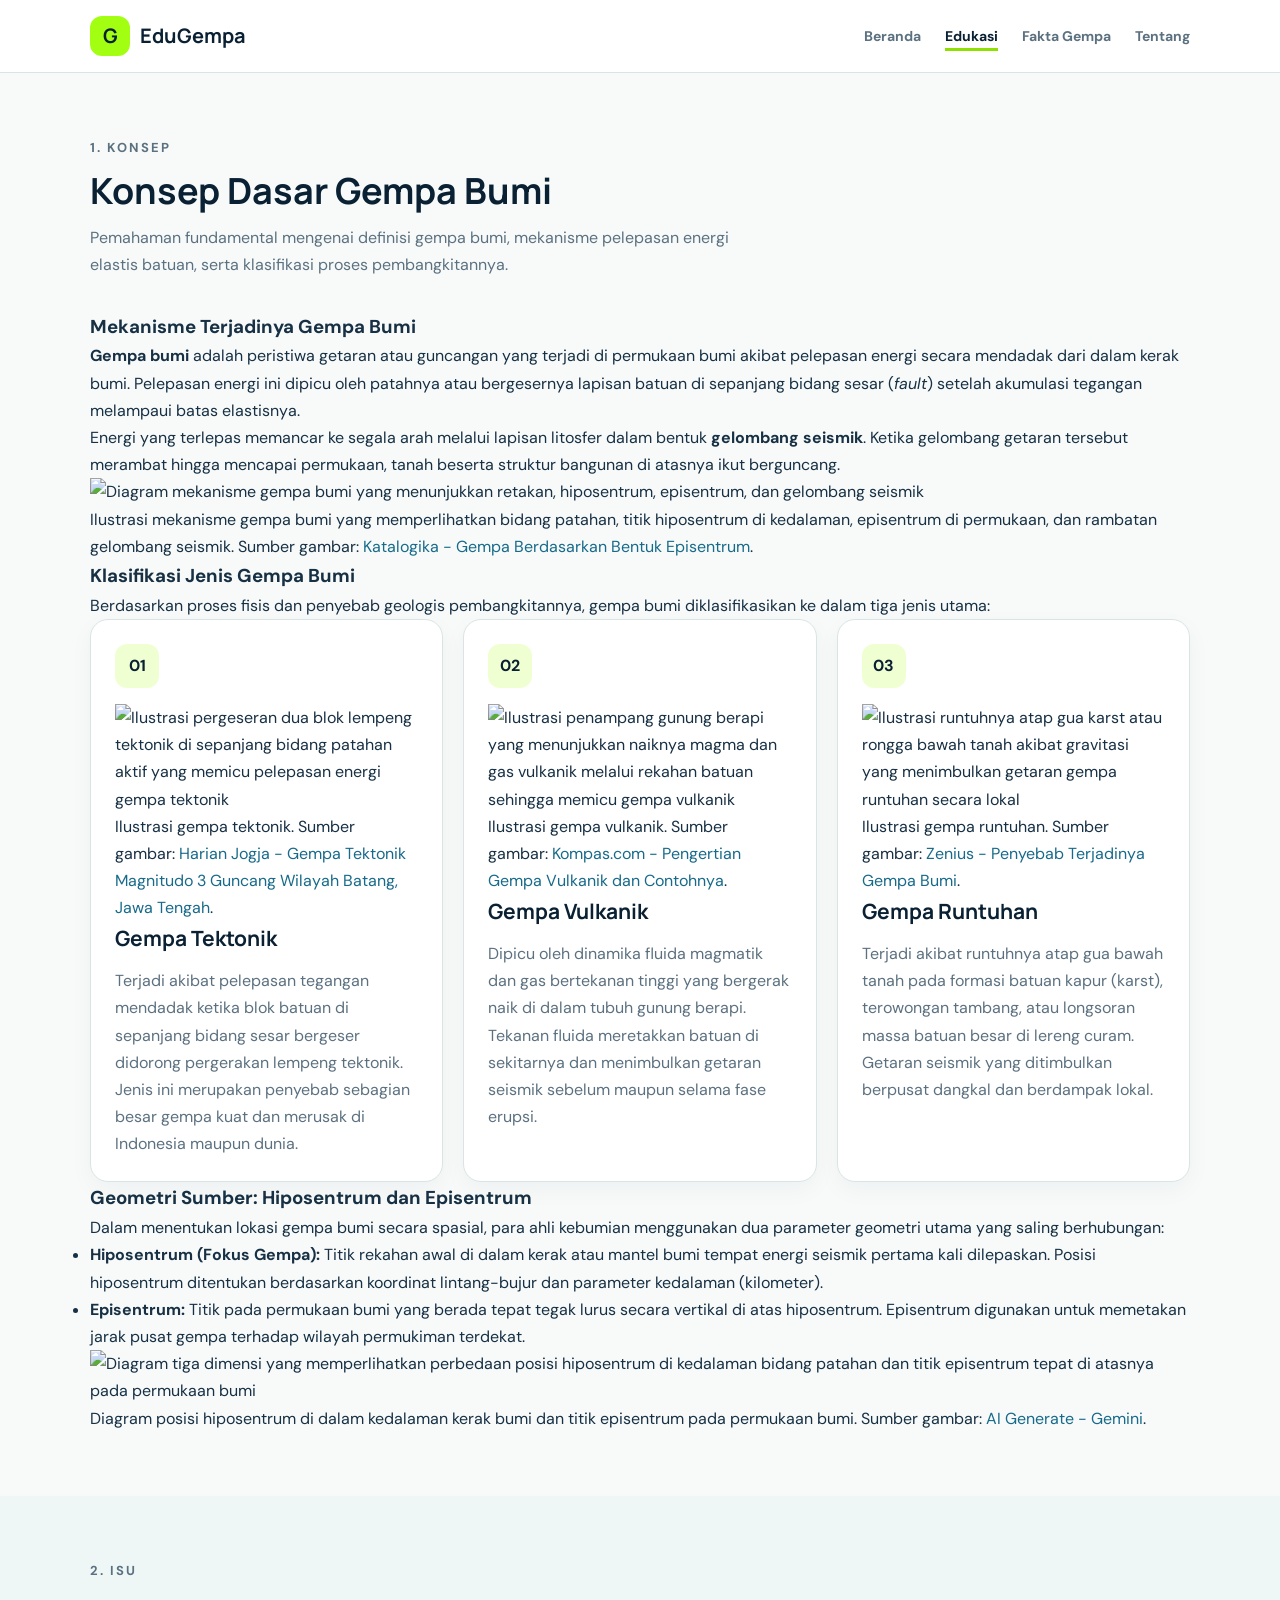
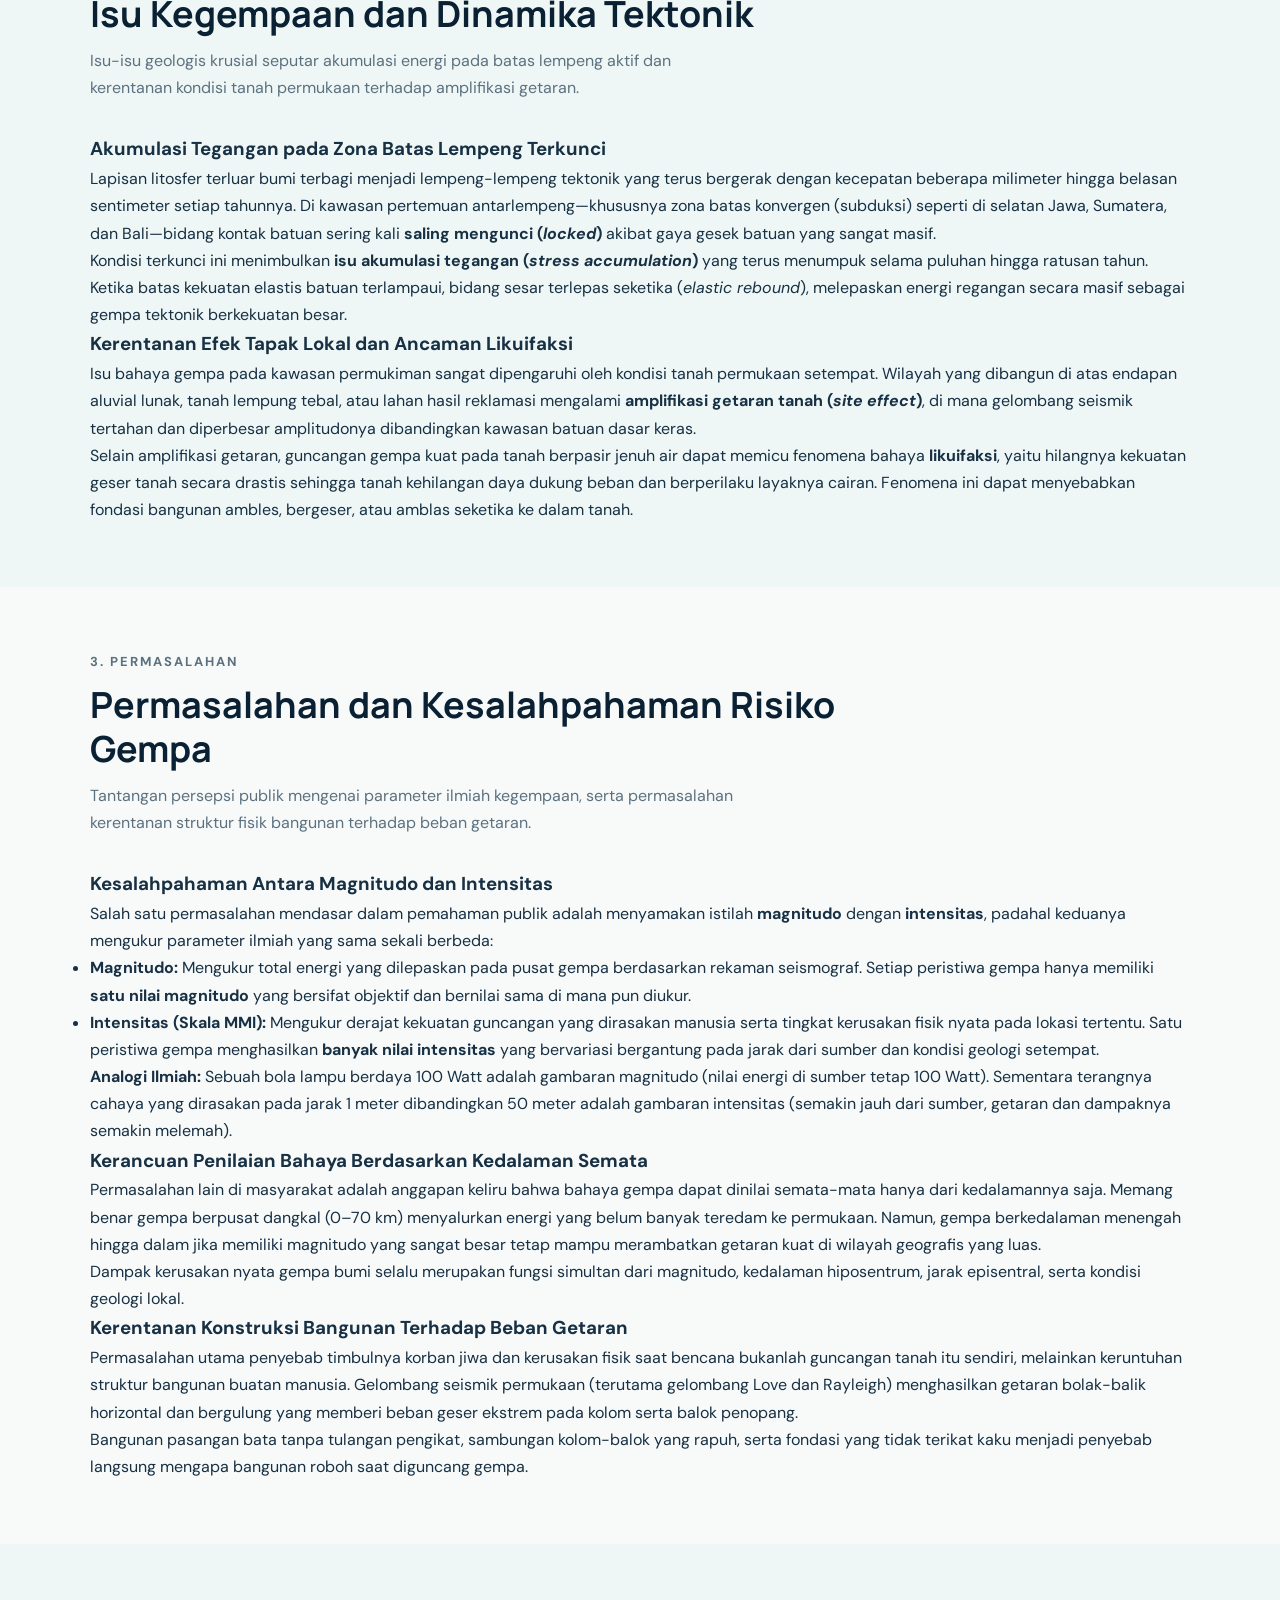
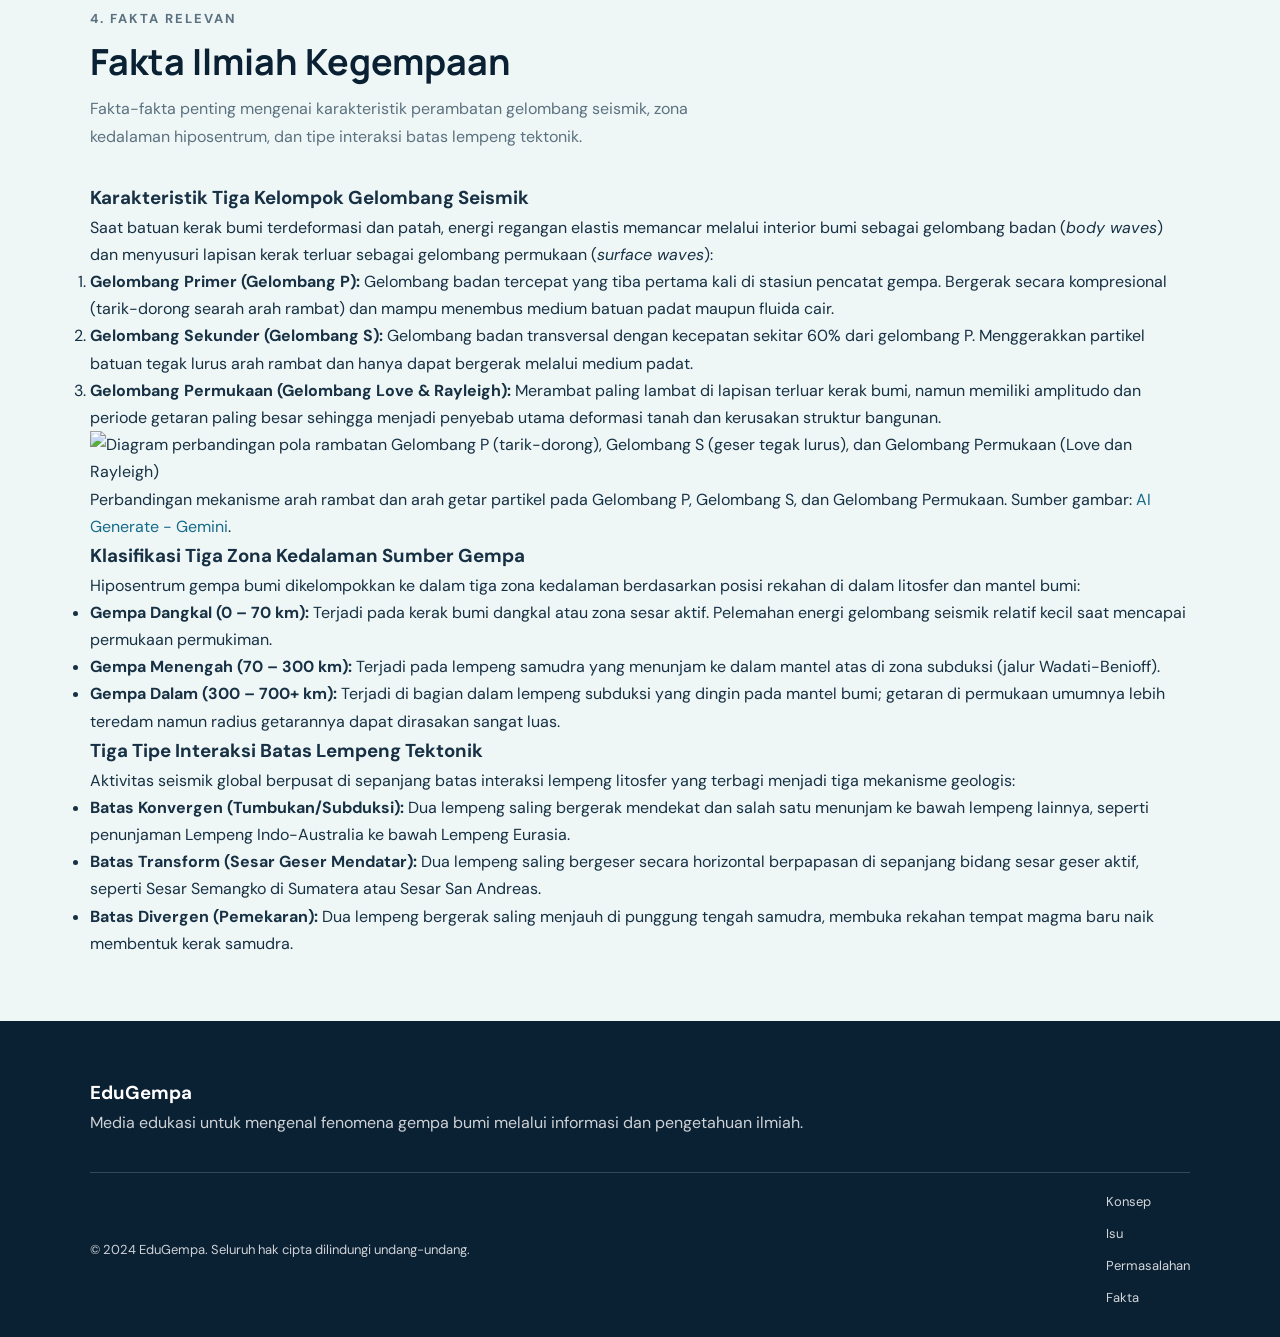
==== edukasi.html @ 7d1dba78 "Align education page with shared website layout - Align navbar and footer with the shared Siaga Gemp" ====
<!DOCTYPE html>
<html lang="id">
<head>
    <meta charset="UTF-8">
    <meta name="viewport" content="width=device-width, initial-scale=1.0">

    <title>Edukasi Gempa Bumi | EduGempa</title>

    <!-- CSS bersama tim: layout dasar style.css dipertahankan, penyesuaian dihimpun dengan skop .page-edukasi -->
    <link rel="stylesheet" href="style.css">

    <!-- Font dari Google Fonts -->
    <link rel="preconnect" href="https://fonts.googleapis.com">
    <link rel="preconnect" href="https://fonts.gstatic.com" crossorigin>
    <link href="https://fonts.googleapis.com/css2?family=DM+Sans:wght@400;500;700&family=Manrope:wght@400;500;700;800&display=swap" rel="stylesheet">
</head>

<body class="page-edukasi">

    <!-- NAVIGATION -->
    <header class="header">
        <nav class="navbar container" aria-label="Navigasi utama">

            <!-- Navigates to the homepage: index.html -->
            <a href="index.html" class="logo">
                <span class="logo-mark" aria-hidden="true">G</span>
                EduGempa
            </a>

            <button
                class="nav-toggle"
                type="button"
                aria-label="Buka menu navigasi"
                aria-controls="primary-navigation"
                aria-expanded="false"
            >
                <span aria-hidden="true">☰</span>
            </button>

            <ul class="nav-menu" id="primary-navigation">
                <!-- Navigation link: Home page (index.html) -->
                <li><a href="index.html">Beranda</a></li>
                <!-- Navigation link: Education page (current) -->
                <li><a href="edukasi.html" class="active" aria-current="page">Edukasi</a></li>
                <li><a href="fakta.html">Fakta Gempa</a></li>
                <li><a href="tentang.html">Tentang</a></li>
            </ul>

        </nav>
    </header>


    <!-- MAIN CONTENT -->
    <main>

        <!-- 1. KATEGORI: KONSEP -->
        <section class="section" id="konsep" aria-labelledby="heading-konsep">
            <div class="container">

                <div class="section-heading" id="pengertian">
                    <p class="section-label">1. KONSEP</p>
                    <h2 id="heading-konsep">Konsep Dasar Gempa Bumi</h2>

                    <p>
                        Pemahaman fundamental mengenai definisi gempa bumi, mekanisme pelepasan
                        energi elastis batuan, serta klasifikasi proses pembangkitannya.
                    </p>
                </div>

                <div class="article-content">

                    <h3>Mekanisme Terjadinya Gempa Bumi</h3>

                    <p>
                        <strong>Gempa bumi</strong> adalah peristiwa getaran atau guncangan yang terjadi di
                        permukaan bumi akibat pelepasan energi secara mendadak dari dalam kerak bumi.
                        Pelepasan energi ini dipicu oleh patahnya atau bergesernya lapisan batuan
                        di sepanjang bidang sesar (<em>fault</em>) setelah akumulasi tegangan melampaui batas elastisnya.
                    </p>

                    <p>
                        Energi yang terlepas memancar ke segala arah melalui lapisan litosfer dalam
                        bentuk <strong>gelombang seismik</strong>. Ketika gelombang getaran tersebut merambat hingga
                        mencapai permukaan, tanah beserta struktur bangunan di atasnya ikut berguncang.
                    </p>

                    <figure>
                        <img
                            src="assets/diagram-mekanisme-gempa.jpg"
                            alt="Diagram mekanisme gempa bumi yang menunjukkan retakan, hiposentrum, episentrum, dan gelombang seismik"
                            loading="lazy"
                        >

                        <figcaption>
                            Ilustrasi mekanisme gempa bumi yang memperlihatkan bidang patahan, titik hiposentrum di kedalaman, episentrum di permukaan, dan rambatan gelombang seismik.
                            <span class="image-source">
                                Sumber gambar:
                                <a
                                    href="https://www.katalogika.com/edukasi/pr-1441588390/gempa-berdasarkan-bentuk-episentrum"
                                    target="_blank"
                                    rel="noopener noreferrer"
                                >Katalogika - Gempa Berdasarkan Bentuk Episentrum</a>.
                            </span>
                        </figcaption>
                    </figure>

                    <h3>Klasifikasi Jenis Gempa Bumi</h3>

                    <p>
                        Berdasarkan proses fisis dan penyebab geologis pembangkitannya, gempa bumi
                        diklasifikasikan ke dalam tiga jenis utama:
                    </p>

                </div>

                <!-- KARTU JENIS GEMPA -->
                <div class="card-grid" id="penyebab">

                    <article class="info-card">
                        <div class="card-number">01</div>

                        <figure>
                            <img
                            src="assets/gempa-tektonik.jpg"
                            alt="Ilustrasi pergeseran dua blok lempeng tektonik di sepanjang bidang patahan aktif yang memicu pelepasan energi gempa tektonik"
                            loading="lazy"
                        >
                            <figcaption>
                                <span class="image-caption">Ilustrasi gempa tektonik.</span>
                                <span class="image-source">
                                    Sumber gambar:
                                    <a
                                        href="https://jogjapolitan.harianjogja.com/r-1181162/lagi-wilayah-batang-jateng-digoyang-gempa-tektonik-magnitudo-3-pagi-ini"
                                        target="_blank"
                                        rel="noopener noreferrer"
                                    >Harian Jogja - Gempa Tektonik Magnitudo 3 Guncang Wilayah Batang, Jawa Tengah</a>.
                                </span>
                            </figcaption>
                        </figure>

                        <h3>Gempa Tektonik</h3>

                        <p>
                            Terjadi akibat pelepasan tegangan mendadak ketika blok batuan di sepanjang
                            bidang sesar bergeser didorong pergerakan lempeng tektonik. Jenis ini merupakan
                            penyebab sebagian besar gempa kuat dan merusak di Indonesia maupun dunia.
                        </p>
                    </article>

                    <article class="info-card">
                        <div class="card-number">02</div>

                        <figure>
                            <img
                            src="assets/gempa-vulkanik.jpg"
                            alt="Ilustrasi penampang gunung berapi yang menunjukkan naiknya magma dan gas vulkanik melalui rekahan batuan sehingga memicu gempa vulkanik"
                            loading="lazy"
                        >
                            <figcaption>
                                <span class="image-caption">Ilustrasi gempa vulkanik.</span>
                                <span class="image-source">
                                    Sumber gambar:
                                    <a
                                        href="https://www.kompas.com/skola/read/2025/04/05/121000269/apa-yang-dimaksud-dengan-gempa-vulkanik-ini-contohnya-"
                                        target="_blank"
                                        rel="noopener noreferrer"
                                    >Kompas.com - Pengertian Gempa Vulkanik dan Contohnya</a>.
                                </span>
                            </figcaption>
                        </figure>

                        <h3>Gempa Vulkanik</h3>

                        <p>
                            Dipicu oleh dinamika fluida magmatik dan gas bertekanan tinggi yang bergerak
                            naik di dalam tubuh gunung berapi. Tekanan fluida meretakkan batuan di sekitarnya
                            dan menimbulkan getaran seismik sebelum maupun selama fase erupsi.
                        </p>
                    </article>

                    <article class="info-card">
                        <div class="card-number">03</div>

                        <figure>
                            <img
                            src="assets/gempa-runtuhan.jpg"
                            alt="Ilustrasi runtuhnya atap gua karst atau rongga bawah tanah akibat gravitasi yang menimbulkan getaran gempa runtuhan secara lokal"
                            loading="lazy"
                        >
                            <figcaption>
                                <span class="image-caption">Ilustrasi gempa runtuhan.</span>
                                <span class="image-source">
                                    Sumber gambar:
                                    <a
                                        href="https://www.zenius.net/blog/penyebab-terjadinya-gempa-bumi/"
                                        target="_blank"
                                        rel="noopener noreferrer"
                                    >Zenius - Penyebab Terjadinya Gempa Bumi</a>.
                                </span>
                            </figcaption>
                        </figure>

                        <h3>Gempa Runtuhan</h3>

                        <p>
                            Terjadi akibat runtuhnya atap gua bawah tanah pada formasi batuan kapur (karst),
                            terowongan tambang, atau longsoran massa batuan besar di lereng curam. Getaran
                            seismik yang ditimbulkan berpusat dangkal dan berdampak lokal.
                        </p>
                    </article>

                </div>

                <!-- KONSEP GEOMETRI SUMBER -->
                <div class="article-content">

                    <h3>Geometri Sumber: Hiposentrum dan Episentrum</h3>

                    <p>
                        Dalam menentukan lokasi gempa bumi secara spasial, para ahli kebumian menggunakan dua
                        parameter geometri utama yang saling berhubungan:
                    </p>

                    <ul>
                        <li>
                            <strong>Hiposentrum (Fokus Gempa):</strong> Titik rekahan awal di dalam kerak atau mantel
                            bumi tempat energi seismik pertama kali dilepaskan. Posisi hiposentrum ditentukan berdasarkan
                            koordinat lintang-bujur dan parameter kedalaman (kilometer).
                        </li>
                        <li>
                            <strong>Episentrum:</strong> Titik pada permukaan bumi yang berada tepat tegak lurus
                            secara vertikal di atas hiposentrum. Episentrum digunakan untuk memetakan jarak pusat
                            gempa terhadap wilayah permukiman terdekat.
                        </li>
                    </ul>

                    <figure>
                        <img
                            src="assets/diagram-hiposentrum-episentrum.jpg"
                            alt="Diagram tiga dimensi yang memperlihatkan perbedaan posisi hiposentrum di kedalaman bidang patahan dan titik episentrum tepat di atasnya pada permukaan bumi"
                            loading="lazy"
                        >

                        <figcaption>
                            Diagram posisi hiposentrum di dalam kedalaman kerak bumi dan titik episentrum pada permukaan bumi.
                            <span class="image-source">
                                Sumber gambar:
                                <a>AI Generate - Gemini</a>.
                            </span>
                        </figcaption>
                    </figure>

                </div>

            </div>
        </section>


        <!-- 2. KATEGORI: ISU -->
        <section class="section section-alt" id="isu" aria-labelledby="heading-isu">
            <div class="container">

                <div class="section-heading">
                    <p class="section-label">2. ISU</p>
                    <h2 id="heading-isu">Isu Kegempaan dan Dinamika Tektonik</h2>

                    <p>
                        Isu-isu geologis krusial seputar akumulasi energi pada batas lempeng aktif
                        dan kerentanan kondisi tanah permukaan terhadap amplifikasi getaran.
                    </p>
                </div>

                <div class="article-content">

                    <h3>Akumulasi Tegangan pada Zona Batas Lempeng Terkunci</h3>

                    <p>
                        Lapisan litosfer terluar bumi terbagi menjadi lempeng-lempeng tektonik yang terus bergerak
                        dengan kecepatan beberapa milimeter hingga belasan sentimeter setiap tahunnya. Di kawasan
                        pertemuan antarlempeng—khususnya zona batas konvergen (subduksi) seperti di selatan Jawa,
                        Sumatera, dan Bali—bidang kontak batuan sering kali <strong>saling mengunci (<em>locked</em>)</strong>
                        akibat gaya gesek batuan yang sangat masif.
                    </p>

                    <p>
                        Kondisi terkunci ini menimbulkan <strong>isu akumulasi tegangan (<em>stress accumulation</em>)</strong>
                        yang terus menumpuk selama puluhan hingga ratusan tahun. Ketika batas kekuatan elastis batuan
                        terlampaui, bidang sesar terlepas seketika (<em>elastic rebound</em>), melepaskan energi regangan
                        secara masif sebagai gempa tektonik berkekuatan besar.
                    </p>

                    <h3>Kerentanan Efek Tapak Lokal dan Ancaman Likuifaksi</h3>

                    <p>
                        Isu bahaya gempa pada kawasan permukiman sangat dipengaruhi oleh kondisi tanah permukaan setempat.
                        Wilayah yang dibangun di atas endapan aluvial lunak, tanah lempung tebal, atau lahan hasil reklamasi
                        mengalami <strong>amplifikasi getaran tanah (<em>site effect</em>)</strong>, di mana gelombang
                        seismik tertahan dan diperbesar amplitudonya dibandingkan kawasan batuan dasar keras.
                    </p>

                    <p>
                        Selain amplifikasi getaran, guncangan gempa kuat pada tanah berpasir jenuh air dapat memicu
                        fenomena bahaya <strong>likuifaksi</strong>, yaitu hilangnya kekuatan geser tanah secara drastis
                        sehingga tanah kehilangan daya dukung beban dan berperilaku layaknya cairan. Fenomena ini dapat
                        menyebabkan fondasi bangunan ambles, bergeser, atau amblas seketika ke dalam tanah.
                    </p>

                </div>

            </div>
        </section>


        <!-- 3. KATEGORI: PERMASALAHAN -->
        <section class="section" id="permasalahan" aria-labelledby="heading-permasalahan">
            <div class="container">

                <div class="section-heading">
                    <p class="section-label">3. PERMASALAHAN</p>
                    <h2 id="heading-permasalahan">Permasalahan dan Kesalahpahaman Risiko Gempa</h2>

                    <p>
                        Tantangan persepsi publik mengenai parameter ilmiah kegempaan,
                        serta permasalahan kerentanan struktur fisik bangunan terhadap beban getaran.
                    </p>
                </div>

                <div class="article-content">

                    <h3>Kesalahpahaman Antara Magnitudo dan Intensitas</h3>

                    <p>
                        Salah satu permasalahan mendasar dalam pemahaman publik adalah menyamakan istilah
                        <strong>magnitudo</strong> dengan <strong>intensitas</strong>, padahal keduanya
                        mengukur parameter ilmiah yang sama sekali berbeda:
                    </p>

                    <ul>
                        <li>
                            <strong>Magnitudo:</strong> Mengukur total energi yang dilepaskan pada pusat gempa
                            berdasarkan rekaman seismograf. Setiap peristiwa gempa hanya memiliki <strong>satu nilai magnitudo</strong>
                            yang bersifat objektif dan bernilai sama di mana pun diukur.
                        </li>
                        <li>
                            <strong>Intensitas (Skala MMI):</strong> Mengukur derajat kekuatan guncangan yang dirasakan
                            manusia serta tingkat kerusakan fisik nyata pada lokasi tertentu. Satu peristiwa gempa menghasilkan
                            <strong>banyak nilai intensitas</strong> yang bervariasi bergantung pada jarak dari sumber dan kondisi geologi setempat.
                        </li>
                    </ul>

                    <blockquote>
                        <strong>Analogi Ilmiah:</strong> Sebuah bola lampu berdaya 100 Watt adalah gambaran magnitudo
                        (nilai energi di sumber tetap 100 Watt). Sementara terangnya cahaya yang dirasakan pada jarak
                        1 meter dibandingkan 50 meter adalah gambaran intensitas (semakin jauh dari sumber, getaran dan dampaknya semakin melemah).
                    </blockquote>

                    <h3>Kerancuan Penilaian Bahaya Berdasarkan Kedalaman Semata</h3>

                    <p>
                        Permasalahan lain di masyarakat adalah anggapan keliru bahwa bahaya gempa dapat dinilai semata-mata
                        hanya dari kedalamannya saja. Memang benar gempa berpusat dangkal (0–70 km) menyalurkan energi yang
                        belum banyak teredam ke permukaan. Namun, gempa berkedalaman menengah hingga dalam jika memiliki magnitudo
                        yang sangat besar tetap mampu merambatkan getaran kuat di wilayah geografis yang luas.
                    </p>

                    <p>
                        Dampak kerusakan nyata gempa bumi selalu merupakan fungsi simultan dari magnitudo, kedalaman hiposentrum,
                        jarak episentral, serta kondisi geologi lokal.
                    </p>

                    <h3>Kerentanan Konstruksi Bangunan Terhadap Beban Getaran</h3>

                    <p>
                        Permasalahan utama penyebab timbulnya korban jiwa dan kerusakan fisik saat bencana bukanlah guncangan tanah
                        itu sendiri, melainkan keruntuhan struktur bangunan buatan manusia. Gelombang seismik permukaan
                        (terutama gelombang Love dan Rayleigh) menghasilkan getaran bolak-balik horizontal dan bergulung
                        yang memberi beban geser ekstrem pada kolom serta balok penopang.
                    </p>

                    <p>
                        Bangunan pasangan bata tanpa tulangan pengikat, sambungan kolom-balok yang rapuh, serta fondasi
                        yang tidak terikat kaku menjadi penyebab langsung mengapa bangunan roboh saat diguncang gempa.
                    </p>

                </div>

            </div>
        </section>


        <!-- 4. KATEGORI: FAKTA RELEVAN -->
        <section class="section section-alt" id="fakta" aria-labelledby="heading-fakta">
            <div class="container">

                <div class="section-heading">
                    <p class="section-label">4. FAKTA RELEVAN</p>
                    <h2 id="heading-fakta">Fakta Ilmiah Kegempaan</h2>

                    <p>
                        Fakta-fakta penting mengenai karakteristik perambatan gelombang seismik,
                        zona kedalaman hiposentrum, dan tipe interaksi batas lempeng tektonik.
                    </p>
                </div>

                <div class="article-content">

                    <h3>Karakteristik Tiga Kelompok Gelombang Seismik</h3>

                    <p>
                        Saat batuan kerak bumi terdeformasi dan patah, energi regangan elastis memancar melalui interior bumi
                        sebagai gelombang badan (<em>body waves</em>) dan menyusuri lapisan kerak terluar sebagai gelombang permukaan (<em>surface waves</em>):
                    </p>

                    <ol>
                        <li>
                            <strong>Gelombang Primer (Gelombang P):</strong> Gelombang badan tercepat yang tiba pertama kali
                            di stasiun pencatat gempa. Bergerak secara kompresional (tarik-dorong searah arah rambat)
                            dan mampu menembus medium batuan padat maupun fluida cair.
                        </li>
                        <li>
                            <strong>Gelombang Sekunder (Gelombang S):</strong> Gelombang badan transversal dengan kecepatan
                            sekitar 60% dari gelombang P. Menggerakkan partikel batuan tegak lurus arah rambat dan hanya
                            dapat bergerak melalui medium padat.
                        </li>
                        <li>
                            <strong>Gelombang Permukaan (Gelombang Love &amp; Rayleigh):</strong> Merambat paling lambat di lapisan
                            terluar kerak bumi, namun memiliki amplitudo dan periode getaran paling besar sehingga menjadi
                            penyebab utama deformasi tanah dan kerusakan struktur bangunan.
                        </li>
                    </ol>

                    <figure>
                        <img
                            src="assets/diagram-gelombang-seismik.jpg"
                            alt="Diagram perbandingan pola rambatan Gelombang P (tarik-dorong), Gelombang S (geser tegak lurus), dan Gelombang Permukaan (Love dan Rayleigh)"
                            loading="lazy"
                        >

                        <figcaption>
                            Perbandingan mekanisme arah rambat dan arah getar partikel pada Gelombang P, Gelombang S, dan Gelombang Permukaan.
                            <span class="image-source">
                                Sumber gambar:
                                <a>AI Generate - Gemini</a>.
                            </span>
                        </figcaption>
                    </figure>

                    <h3>Klasifikasi Tiga Zona Kedalaman Sumber Gempa</h3>

                    <p>
                        Hiposentrum gempa bumi dikelompokkan ke dalam tiga zona kedalaman berdasarkan posisi rekahan di dalam litosfer dan mantel bumi:
                    </p>

                    <ul>
                        <li>
                            <strong>Gempa Dangkal (0 – 70 km):</strong> Terjadi pada kerak bumi dangkal atau zona sesar aktif.
                            Pelemahan energi gelombang seismik relatif kecil saat mencapai permukaan permukiman.
                        </li>
                        <li>
                            <strong>Gempa Menengah (70 – 300 km):</strong> Terjadi pada lempeng samudra yang menunjam ke dalam
                            mantel atas di zona subduksi (jalur Wadati-Benioff).
                        </li>
                        <li>
                            <strong>Gempa Dalam (300 – 700+ km):</strong> Terjadi di bagian dalam lempeng subduksi yang dingin
                            pada mantel bumi; getaran di permukaan umumnya lebih teredam namun radius getarannya dapat dirasakan sangat luas.
                        </li>
                    </ul>

                    <h3>Tiga Tipe Interaksi Batas Lempeng Tektonik</h3>

                    <p>
                        Aktivitas seismik global berpusat di sepanjang batas interaksi lempeng litosfer yang terbagi menjadi tiga mekanisme geologis:
                    </p>

                    <ul>
                        <li>
                            <strong>Batas Konvergen (Tumbukan/Subduksi):</strong> Dua lempeng saling bergerak mendekat dan salah satu
                            menunjam ke bawah lempeng lainnya, seperti penunjaman Lempeng Indo-Australia ke bawah Lempeng Eurasia.
                        </li>
                        <li>
                            <strong>Batas Transform (Sesar Geser Mendatar):</strong> Dua lempeng saling bergeser secara horizontal
                            berpapasan di sepanjang bidang sesar geser aktif, seperti Sesar Semangko di Sumatera atau Sesar San Andreas.
                        </li>
                        <li>
                            <strong>Batas Divergen (Pemekaran):</strong> Dua lempeng bergerak saling menjauh di punggung tengah samudra,
                            membuka rekahan tempat magma baru naik membentuk kerak samudra.
                        </li>
                    </ul>

                </div>

            </div>
        </section>

    </main>


    <!-- FOOTER -->
    <footer class="footer">
        <div class="container">

            <h3>EduGempa</h3>

            <p>
                Media edukasi untuk mengenal fenomena gempa bumi
                melalui informasi dan pengetahuan ilmiah.
            </p>

            <div class="footer-bottom">
                <p>
                    &copy; 2024 EduGempa. Seluruh hak cipta dilindungi undang-undang.
                </p>

                <ul class="footer-links">
                    <!-- Navigates to the Konsep section on this page -->
                    <li><a href="#konsep">Konsep</a></li>
                    <!-- Navigates to the Isu section on this page -->
                    <li><a href="#isu">Isu</a></li>
                    <!-- Navigates to the Permasalahan section on this page -->
                    <li><a href="#permasalahan">Permasalahan</a></li>
                    <!-- Navigates to the Fakta section on this page -->
                    <li><a href="#fakta">Fakta</a></li>
                </ul>
            </div>

        </div>
    </footer>

</body>
</html>
---- style.css ----
* {
    box-sizing: border-box;
    margin: 0;
    padding: 0;
}

:root {
    --green: #A3FF12;
    --green-hover: #8DE000;
    --green-soft: #F0FFD2;
    --blue-dark: #0A2033;
    --blue: #176A8A;
    --blue-light: #DDF3FA;
    --background: #F7FAF9;
    --white: #FFFFFF;
    --border: #D9E5E4;
    --text: #173044;
    --text-muted: #5C7180;
}

html {
    scroll-behavior: smooth;
}

body {
    background-color: var(--background);
    color: var(--text);
    font-family: "DM Sans", Arial, Helvetica, sans-serif;
    font-size: 16px;
    line-height: 1.7;
}

img {
    display: block;
    max-width: 100%;
    height: auto;
}

a {
    color: var(--blue);
    text-decoration: none;
}

button,
input,
select,
textarea {
    font: inherit;
}

button {
    cursor: pointer;
}

:focus-visible {
    outline: 3px solid var(--blue);
    outline-offset: 3px;
}

.container {
    width: min(1100px, 90%);
    margin: 0 auto;
}

.section {
    padding: 64px 0;
}

.section-alt {
    background-color: #EEF7F6;
}

.section-heading {
    max-width: 760px;
    margin-bottom: 32px;
}

.section-label {
    margin-bottom: 10px;
    color: var(--blue);
    font-size: 13px;
    font-weight: bold;
    letter-spacing: 2px;
    text-transform: uppercase;
}

.section-heading h2 {
    margin-bottom: 12px;
    color: var(--blue-dark);
    font-family: "Manrope", Arial, sans-serif;
    font-size: 36px;
    line-height: 1.2;
}

.section-heading > p {
    max-width: 650px;
    color: var(--text-muted);
}


/* =========================
   SHARED — NAVIGATION
========================= */

.header {
    position: sticky;
    top: 0;
    z-index: 100;
    border-bottom: 1px solid var(--border);
    background-color: rgba(255, 255, 255, 0.96);
}

.navbar {
    position: relative;
    min-height: 72px;
    display: flex;
    align-items: center;
    justify-content: space-between;
    gap: 24px;
}

.logo {
    display: flex;
    align-items: center;
    gap: 10px;
    color: var(--blue-dark);
    font-family: "Manrope", Arial, sans-serif;
    font-size: 20px;
    font-weight: bold;
}

.logo-mark {
    display: flex;
    width: 40px;
    height: 40px;
    align-items: center;
    justify-content: center;
    border-radius: 12px;
    background-color: var(--green);
    color: var(--blue-dark);
}

.nav-menu {
    display: flex;
    align-items: center;
    gap: 24px;
    list-style: none;
}

.nav-menu a {
    color: var(--text-muted);
    font-size: 14px;
    font-weight: bold;
    transition: color 0.2s ease;
}

.nav-menu a:hover,
.nav-menu a.active {
    color: var(--blue-dark);
}

.nav-menu a.active {
    text-decoration: underline;
    text-decoration-color: var(--green-hover);
    text-decoration-thickness: 3px;
    text-underline-offset: 7px;
}

.nav-toggle {
    display: none;
    width: 44px;
    height: 44px;
    align-items: center;
    justify-content: center;
    border: 0;
    border-radius: 10px;
    background-color: transparent;
    color: var(--blue-dark);
}

.nav-toggle:hover,
.nav-toggle:focus-visible {
    background-color: var(--blue-light);
}


/* =========================
   SHARED — BUTTONS & CARDS
========================= */

.button {
    display: inline-block;
    padding: 12px 22px;
    border: 1px solid transparent;
    border-radius: 999px;
    font-weight: bold;
    text-align: center;
    transition: background-color 0.2s ease, transform 0.2s ease;
}

.button:hover {
    transform: translateY(-2px);
}

.button-primary {
    background-color: var(--green);
    color: var(--blue-dark);
}

.button-primary:hover {
    background-color: var(--green-hover);
}

.button-secondary {
    border-color: var(--border);
    background-color: var(--white);
    color: var(--blue-dark);
}

.button-secondary:hover {
    border-color: var(--blue);
    background-color: var(--blue-light);
}

.card-grid {
    display: grid;
    grid-template-columns: repeat(3, minmax(0, 1fr));
    gap: 20px;
}

.info-card {
    padding: 24px;
    border: 1px solid var(--border);
    border-radius: 18px;
    background-color: var(--white);
    box-shadow: 0 8px 24px rgba(10, 32, 51, 0.04);
    transition: transform 0.2s ease, box-shadow 0.2s ease;
}

.info-card:hover {
    transform: translateY(-3px);
    box-shadow: 0 14px 32px rgba(10, 32, 51, 0.09);
}

.card-number {
    display: flex;
    width: 44px;
    height: 44px;
    align-items: center;
    justify-content: center;
    margin-bottom: 16px;
    border-radius: 12px;
    background-color: var(--green-soft);
    color: var(--blue-dark);
    font-weight: bold;
}

.info-card h3 {
    margin-bottom: 10px;
    color: var(--blue-dark);
    font-family: "Manrope", Arial, sans-serif;
    font-size: 21px;
}

.info-card p {
    color: var(--text-muted);
}

.section-alt .info-card p + p {
    margin-top: 10px;
}


/* =========================
   SHARED — SPLIT LAYOUT
========================= */

.split-layout {
    display: flex;
    align-items: flex-start;
    gap: 40px;
}

.split-content {
    flex: 1 1 0;
    min-width: 0;
}

.split-content > h2 {
    margin-bottom: 12px;
    color: var(--blue-dark);
    font-family: "Manrope", Arial, sans-serif;
    font-size: 36px;
    line-height: 1.2;
}

.split-lead {
    max-width: 540px;
    margin-bottom: 24px;
    color: var(--text-muted);
}

.split-media {
    flex: 0 0 min(42%, 420px);
    width: min(42%, 420px);
    margin: 0;
}

.split-media--lg {
    flex: 0 0 min(52%, 560px);
    width: min(52%, 560px);
}

.split-media img {
    display: block;
    width: 100%;
    height: auto;
    object-fit: cover;
    border-radius: 18px;
}

.split-media figcaption {
    margin-top: 10px;
    color: var(--text-muted);
    font-size: 13px;
}


/* =========================
   SHARED — FOOTER
========================= */

.footer {
    padding: 56px 0 28px;
    background-color: var(--blue-dark);
    color: rgba(255, 255, 255, 0.8);
}

.footer h2,
.footer h3 {
    color: var(--white);
}

.footer a {
    color: rgba(255, 255, 255, 0.82);
}

.footer a:hover {
    color: var(--green);
}

.footer-grid {
    display: grid;
    grid-template-columns: 1.4fr repeat(3, minmax(0, 1fr));
    gap: 32px;
}

.footer-brand h2 {
    margin-bottom: 12px;
    font-family: "Manrope", Arial, sans-serif;
    font-size: 24px;
}

.footer-brand p {
    max-width: 320px;
    line-height: 1.6;
}

.footer-col h3 {
    margin-bottom: 14px;
    font-size: 15px;
}

.footer-links {
    list-style: none;
    display: grid;
    gap: 10px;
}

.footer-links a {
    transition: color 0.2s ease;
}

.footer-bottom {
    display: flex;
    align-items: center;
    justify-content: space-between;
    gap: 20px;
    margin-top: 36px;
    padding-top: 18px;
    border-top: 1px solid rgba(255, 255, 255, 0.18);
    font-size: 13px;
}


/* ==================================================
   INDEX START
================================================== */

/* --- Index: Hero --- */

.hero {
    padding: 64px 0;
    background: linear-gradient(120deg, var(--green-soft) 0%, #DDF7F5 50%, var(--blue-light) 100%);
}

.hero-grid {
    display: grid;
    grid-template-columns: 1.05fr 0.95fr;
    align-items: center;
    gap: 40px;
}

.hero-content {
    max-width: 650px;
}

.hero-label {
    margin-bottom: 16px;
    color: var(--blue);
    font-size: 13px;
    font-weight: bold;
    letter-spacing: 2px;
    text-transform: uppercase;
}

.hero h1 {
    margin-bottom: 20px;
    color: var(--blue-dark);
    font-family: "Manrope", Arial, sans-serif;
    font-size: 56px;
    line-height: 1.08;
    letter-spacing: -1px;
}

.hero h1 em {
    font-style: italic;
    font-weight: inherit;
}

.hero-description {
    max-width: 570px;
    margin-bottom: 24px;
    color: #164A68;
    font-size: 18px;
}

.hero-actions {
    display: flex;
    flex-wrap: wrap;
    gap: 12px;
}

.hero-visual {
    overflow: hidden;
    border-radius: 16px;
}

.hero-visual img {
    display: block;
    width: 100%;
    min-height: 440px;
    height: 100%;
    object-fit: cover;
    transform: scale(1.08);
    transform-origin: center;
}

/* --- Index: Fakta / data singkat --- */

.fact-grid {
    grid-template-columns: repeat(4, minmax(0, 1fr));
}

.stat-card .stat-value {
    margin-bottom: 10px;
    color: var(--blue-dark);
    font-family: "Manrope", Arial, sans-serif;
    font-size: clamp(2rem, 4vw, 2.75rem);
    font-weight: 800;
    line-height: 1;
    letter-spacing: -0.03em;
}

.stat-card h3 {
    margin-bottom: 8px;
}

.fact-source {
    margin-top: 20px;
    color: var(--text-muted);
    font-size: 13px;
}

.fact-source a {
    font-weight: 700;
}

/* --- Index: Video edukasi --- */

.video-grid {
    display: grid;
    grid-template-columns: repeat(3, minmax(0, 1fr));
    gap: 20px;
}

.video-card h3 {
    margin: 14px 0 6px;
    color: var(--blue-dark);
    font-family: "Manrope", Arial, sans-serif;
    font-size: 18px;
}

.video-card p {
    color: var(--text-muted);
    font-size: 14px;
}

.video-frame {
    position: relative;
    aspect-ratio: 16 / 9;
    overflow: hidden;
    border-radius: 14px;
    background: #0A2033;
}

.video-frame iframe {
    position: absolute;
    inset: 0;
    width: 100%;
    height: 100%;
    border: 0;
}

.video-note {
    margin-top: 24px;
    color: var(--text-muted);
    font-size: 14px;
}

.video-note a {
    font-weight: 700;
}

/* --- Index: teaser tentang di beranda --- */

#tentang .split-media img {
    min-height: 360px;
    max-height: 480px;
}

/* ==================================================
   INDEX END
================================================== */


/* ==================================================
   TENTANG START
================================================== */

/* --- Tentang: intro / about content --- */

.about-content p {
    max-width: 540px;
    margin-bottom: 14px;
    color: var(--text-muted);
}

.about-content .button {
    margin-top: 10px;
}

.prose {
    max-width: 900px;
}

.prose h3 {
    margin: 28px 0 10px;
    color: var(--blue-dark);
    font-family: "Manrope", Arial, sans-serif;
    font-size: 22px;
}

.prose > p,
.prose .section-heading + h3 {
    color: var(--text-muted);
}

.prose > p {
    margin-bottom: 14px;
    max-width: 760px;
}

/* --- Tentang: konsep dasar --- */

.concept-section {
    background: linear-gradient(180deg, #EEF7F6 0%, #F7FAF9 100%);
}

.concept-layout {
    display: grid;
    grid-template-columns: minmax(220px, 0.9fr) 1.1fr;
    gap: clamp(28px, 5vw, 48px);
    align-items: start;
}

.concept-intro h2 {
    margin-bottom: 12px;
    color: var(--blue-dark);
    font-family: "Manrope", Arial, sans-serif;
    font-size: clamp(1.85rem, 3.5vw, 2.4rem);
    line-height: 1.2;
}

.concept-intro > p:last-child {
    color: var(--text-muted);
    max-width: 320px;
}

.concept-flow {
    list-style: none;
    display: grid;
    gap: 0;
    border-left: 2px solid var(--border);
}

.concept-flow li {
    position: relative;
    display: grid;
    grid-template-columns: auto 1fr;
    gap: 16px;
    padding: 18px 0 18px 28px;
}

.concept-flow li::before {
    content: "";
    position: absolute;
    left: -6px;
    top: 28px;
    width: 10px;
    height: 10px;
    border-radius: 50%;
    background: var(--green);
    box-shadow: 0 0 0 4px #EEF7F6;
}

.concept-flow__num {
    color: var(--blue);
    font-family: "Manrope", Arial, sans-serif;
    font-size: 0.95rem;
    font-weight: 800;
    line-height: 1.6;
}

.concept-flow h3 {
    margin-bottom: 6px;
    color: var(--blue-dark);
    font-family: "Manrope", Arial, sans-serif;
    font-size: 1.15rem;
}

.concept-flow p {
    color: var(--text-muted);
}

/* --- Tentang: tim --- */

.team-grid {
    grid-template-columns: repeat(4, minmax(0, 1fr));
}

/* --- Tentang: referensi --- */

.ref-list {
    display: grid;
    gap: 14px;
    padding-left: 1.25rem;
    color: var(--text-muted);
}

.ref-list li {
    padding-left: 6px;
    line-height: 1.55;
}

.ref-list a {
    font-weight: 700;
    color: var(--blue);
}

.ref-list a:hover {
    color: var(--blue-dark);
}

/* ==================================================
   TENTANG END
================================================== */


/* =========================
   SHARED — RESPONSIVE TABLET
========================= */

@media (max-width: 900px) {
    .section {
        padding: 52px 0;
    }

    .nav-menu {
        gap: 14px;
    }

    .card-grid,
    .fact-grid,
    .team-grid {
        grid-template-columns: repeat(2, minmax(0, 1fr));
    }

    .split-layout {
        gap: 28px;
    }

    .split-media {
        flex-basis: min(40%, 360px);
        width: min(40%, 360px);
    }

    .split-media--lg {
        flex-basis: min(48%, 440px);
        width: min(48%, 440px);
    }

    .footer-grid {
        grid-template-columns: repeat(2, minmax(0, 1fr));
    }

    /* Index */
    .hero-grid {
        gap: 28px;
    }

    .hero h1 {
        font-size: 44px;
    }

    .video-grid {
        grid-template-columns: 1fr;
    }
}


/* =========================
   SHARED — RESPONSIVE MOBILE
========================= */

@media (max-width: 680px) {
    .navbar {
        min-height: 66px;
        gap: 12px;
    }

    .nav-toggle {
        display: flex;
        margin-left: auto;
        order: 2;
    }

    .logo {
        order: 1;
    }

    .nav-panel {
        display: none;
        position: absolute;
        top: 100%;
        left: 50%;
        right: auto;
        order: 3;
        z-index: 110;
        width: 100vw;
        margin: 0;
        padding: 8px 5vw 12px;
        border-bottom: 1px solid var(--border);
        background-color: #ffffff;
        box-shadow: 0 12px 24px rgba(10, 32, 51, 0.08);
        transform: translateX(-50%);
    }

    .nav-panel.open {
        display: block;
    }

    .nav-menu {
        display: flex;
        width: 100%;
        flex-direction: column;
        align-items: stretch;
        gap: 0;
    }

    .nav-menu a {
        display: block;
        padding: 12px 0;
        border-bottom: 1px solid #EEF4F3;
        font-size: 16px;
    }

    .nav-menu a:last-child {
        border-bottom: 0;
    }

    .nav-menu a.active {
        text-decoration: none;
        color: var(--blue-dark);
    }

    .section-heading h2 {
        font-size: 30px;
    }

    .card-grid,
    .fact-grid,
    .team-grid,
    .video-grid {
        grid-template-columns: 1fr;
    }

    .split-layout {
        flex-direction: column;
    }

    .split-media,
    .split-media--lg {
        flex-basis: auto;
        width: 100%;
        order: 0;
    }

    .split-content > h2 {
        font-size: 30px;
    }

    .footer-grid {
        grid-template-columns: 1fr;
        gap: 28px;
    }

    .footer-bottom {
        align-items: flex-start;
        flex-direction: column;
    }

    /* Index */
    .hero {
        padding: 48px 0;
    }

    .hero-grid {
        grid-template-columns: 1fr;
        gap: 28px;
    }

    .hero-visual img {
        min-height: 280px;
    }

    .hero h1 {
        font-size: 40px;
    }

    .hero-description {
        font-size: 16px;
    }

    .hero-actions {
        flex-direction: column;
        align-items: stretch;
    }

    .hero-actions .button {
        width: 100%;
    }

    #tentang .split-media img {
        min-height: 260px;
        max-height: none;
    }

    /* Tentang */
    .concept-layout {
        grid-template-columns: 1fr;
        gap: 24px;
    }

    .concept-intro > p:last-child {
        max-width: none;
    }
}


/* =========================
   SHARED — SMALL MOBILE
========================= */

@media (max-width: 800px) {
    .concept-layout {
        grid-template-columns: 1fr;
        gap: 24px;
    }

    .concept-intro > p:last-child {
        max-width: none;
    }
}

@media (max-width: 400px) {
    .hero h1 {
        font-size: 34px;
    }

    .section-heading h2 {
        font-size: 27px;
    }

    .info-card {
        padding: 20px;
    }
}
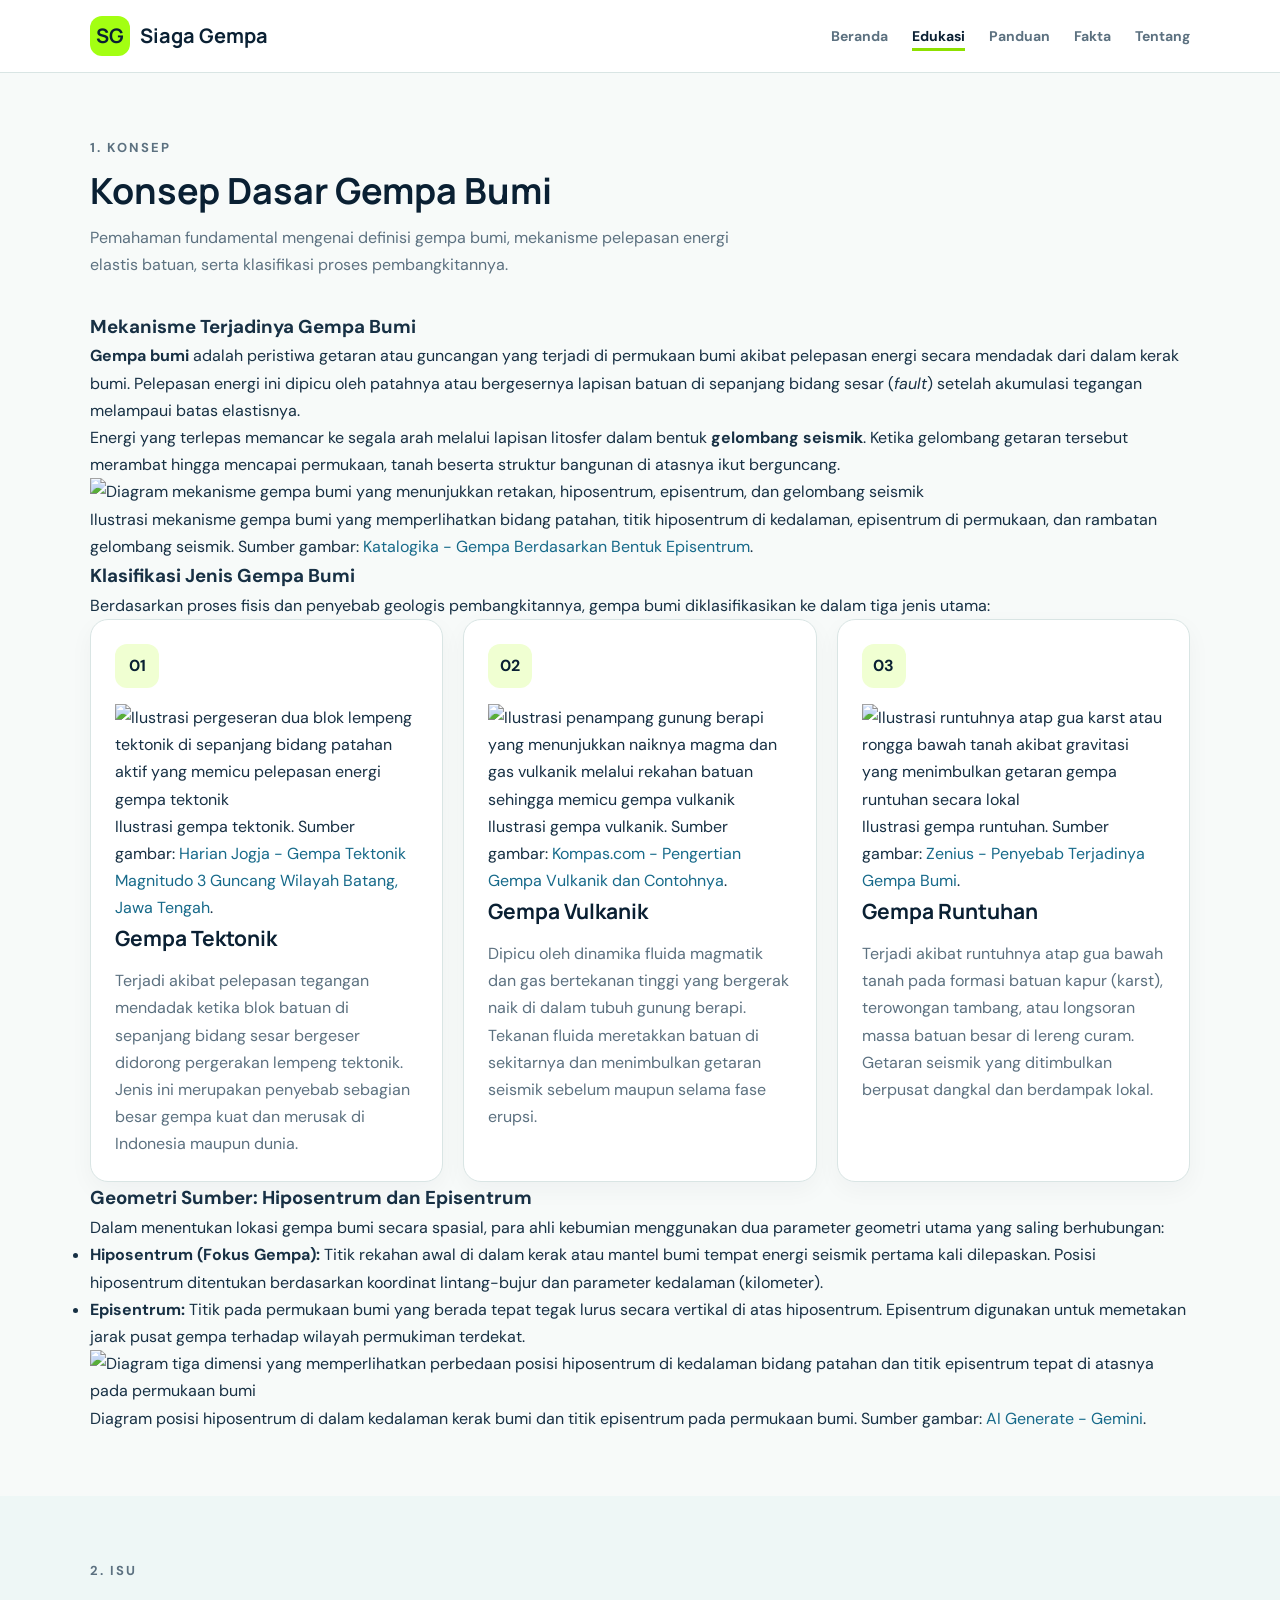
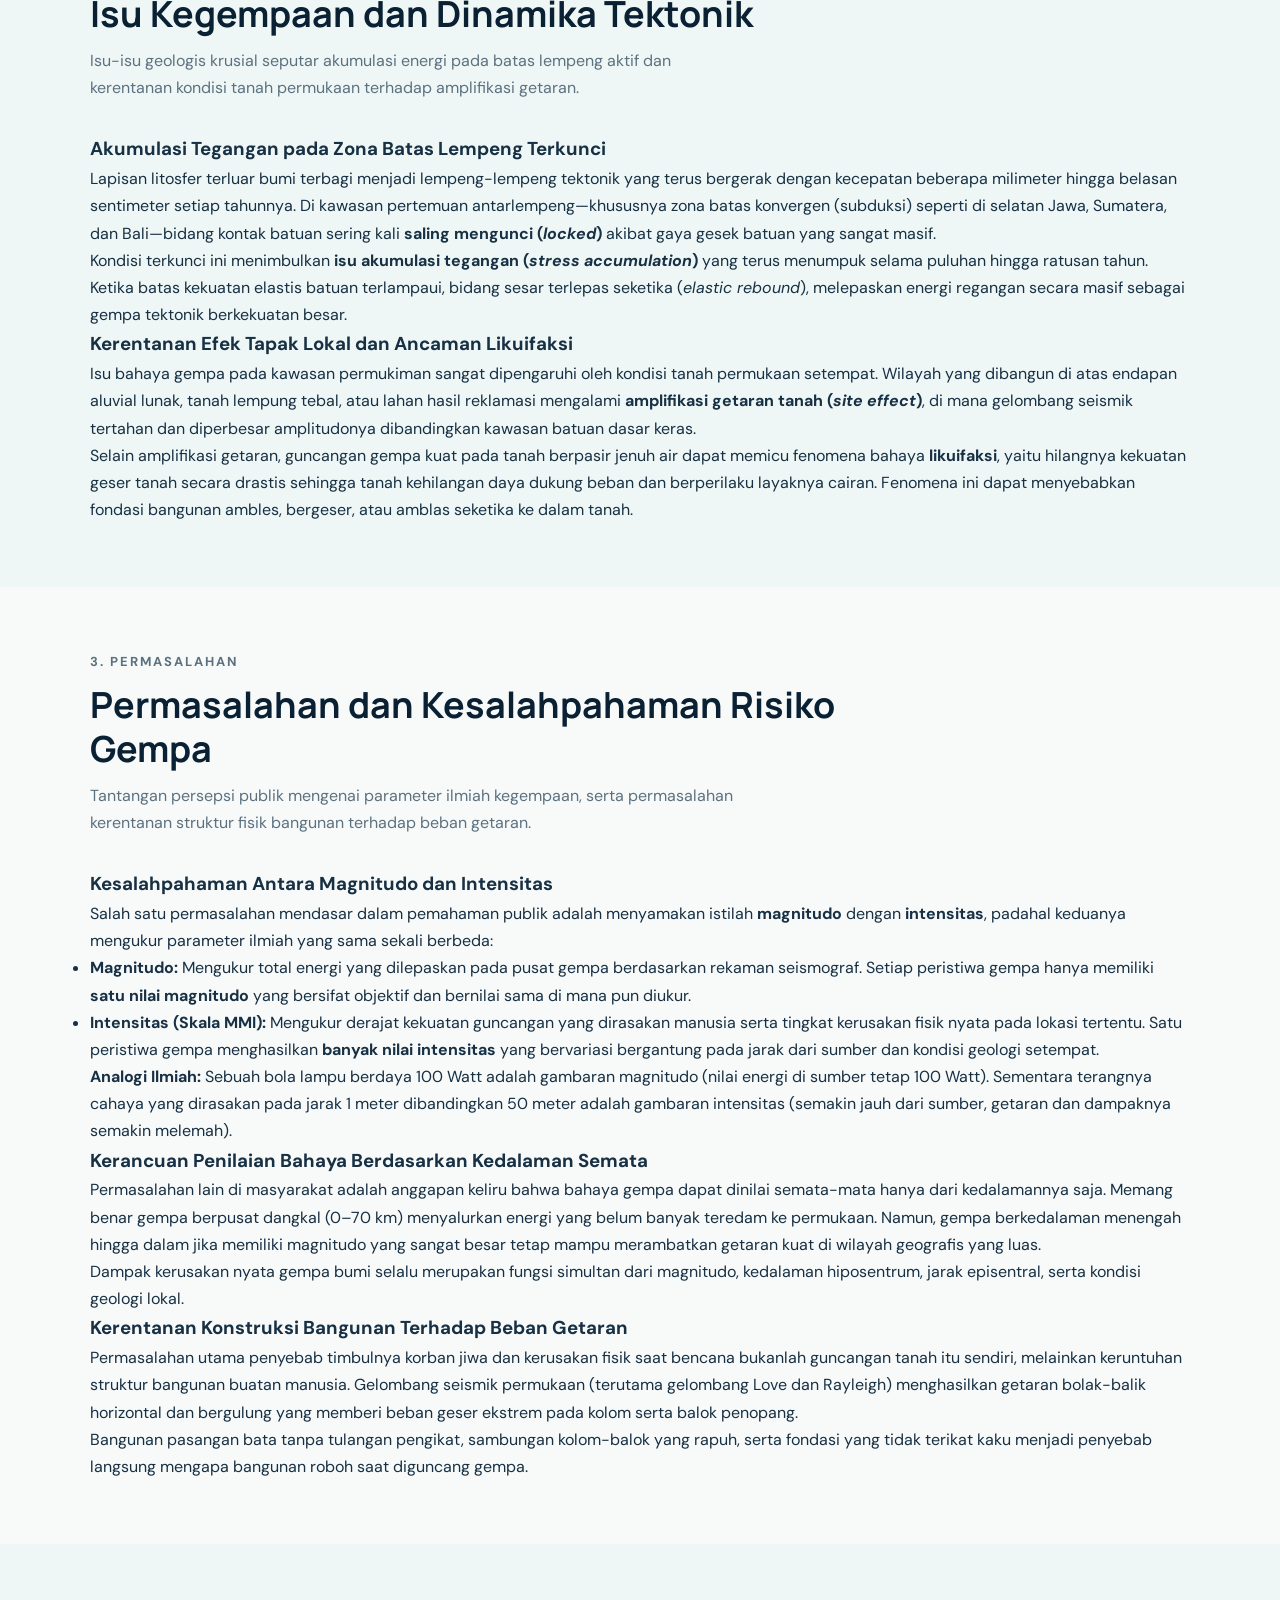
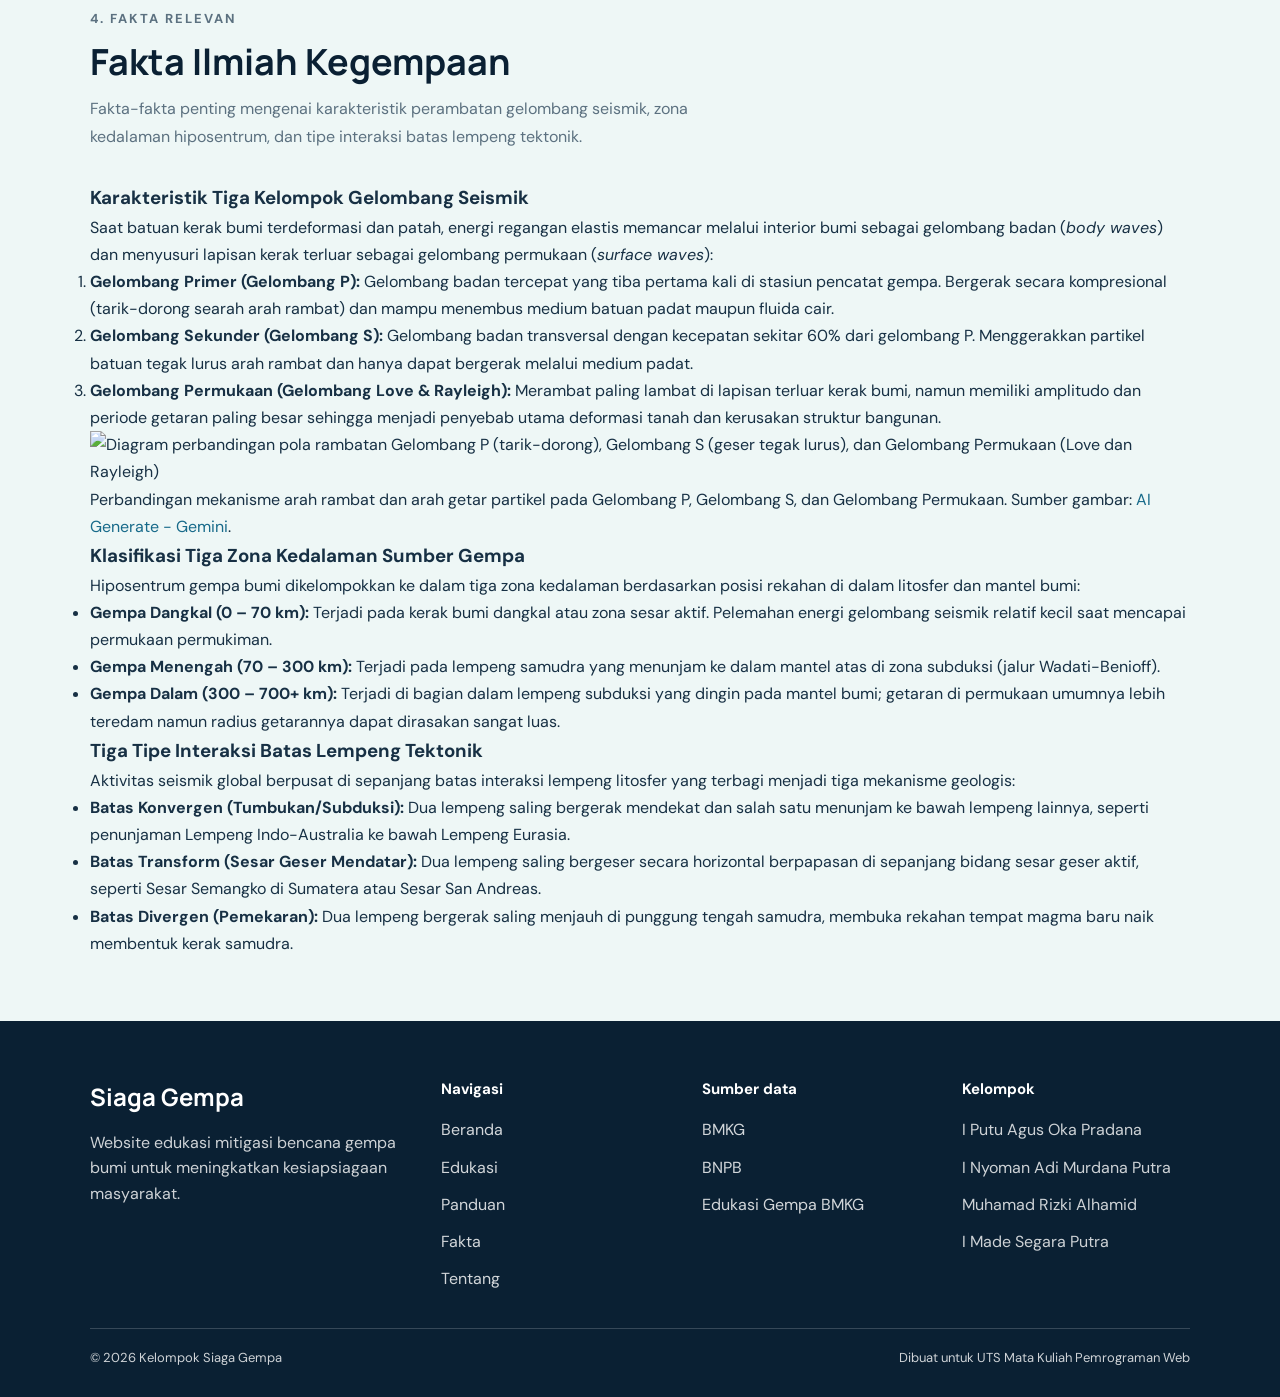
==== commit 4db2dfef: "Revise title, navigation, and footer content Updated the title and navigation structure, added a met" ====
--- a/edukasi.html
+++ b/edukasi.html
@@ -4,49 +4,43 @@
     <meta charset="UTF-8">
     <meta name="viewport" content="width=device-width, initial-scale=1.0">
 
-    <title>Edukasi Gempa Bumi | EduGempa</title>
-
-    <!-- CSS bersama tim: layout dasar style.css dipertahankan, penyesuaian dihimpun dengan skop .page-edukasi -->
+    <title>Edukasi | Siaga Gempa</title>
+    <meta name="description" content="Materi edukasi tentang konsep dasar gempa bumi, isu kegempaan, permasalahan, dan fakta ilmiah.">
+
     <link rel="stylesheet" href="style.css">
 
     <!-- Font dari Google Fonts -->
     <link rel="preconnect" href="https://fonts.googleapis.com">
     <link rel="preconnect" href="https://fonts.gstatic.com" crossorigin>
-    <link href="https://fonts.googleapis.com/css2?family=DM+Sans:wght@400;500;700&family=Manrope:wght@400;500;700;800&display=swap" rel="stylesheet">
+    <link href="https://fonts.googleapis.com/css2?family=DM+Sans:ital,opsz,wght@0,9..40,400;0,9..40,500;0,9..40,700;1,9..40,400&family=Manrope:wght@600;700;800&display=swap" rel="stylesheet">
+
 </head>
 
 <body class="page-edukasi">
 
-    <!-- NAVIGATION -->
     <header class="header">
-        <nav class="navbar container" aria-label="Navigasi utama">
-
-            <!-- Navigates to the homepage: index.html -->
-            <a href="index.html" class="logo">
-                <span class="logo-mark" aria-hidden="true">G</span>
-                EduGempa
+        <div class="container navbar">
+            <a class="logo" href="index.html" aria-label="Siaga Gempa beranda">
+                <span class="logo-mark" aria-hidden="true">SG</span>
+                <span>Siaga Gempa</span>
             </a>
 
-            <button
-                class="nav-toggle"
-                type="button"
-                aria-label="Buka menu navigasi"
-                aria-controls="primary-navigation"
-                aria-expanded="false"
-            >
-                <span aria-hidden="true">☰</span>
+            <button class="nav-toggle" type="button" aria-label="Buka menu" aria-expanded="false" aria-controls="nav-menu">
+                <svg width="22" height="22" viewBox="0 0 24 24" fill="none" aria-hidden="true">
+                    <path d="M4 7H20M4 12H20M4 17H20" stroke="currentColor" stroke-width="2" stroke-linecap="round"/>
+                </svg>
             </button>
 
-            <ul class="nav-menu" id="primary-navigation">
-                <!-- Navigation link: Home page (index.html) -->
-                <li><a href="index.html">Beranda</a></li>
-                <!-- Navigation link: Education page (current) -->
-                <li><a href="edukasi.html" class="active" aria-current="page">Edukasi</a></li>
-                <li><a href="fakta.html">Fakta Gempa</a></li>
-                <li><a href="tentang.html">Tentang</a></li>
-            </ul>
-
-        </nav>
+            <nav id="nav-menu" class="nav-panel" aria-label="Navigasi utama">
+                <ul class="nav-menu">
+                    <li><a href="index.html">Beranda</a></li>
+                    <li><a href="edukasi.html" class="active" aria-current="page">Edukasi</a></li>
+                    <li><a href="index.html#panduan">Panduan</a></li>
+                    <li><a href="index.html#fakta">Fakta</a></li>
+                    <li><a href="tentang.html">Tentang</a></li>
+                </ul>
+            </nav>
+        </div>
     </header>
 
 
@@ -495,36 +489,70 @@
     </main>
 
 
-    <!-- FOOTER -->
+    <!-- FOOTER: mengikuti struktur bersama halaman Beranda dan Tentang -->
     <footer class="footer">
         <div class="container">
-
-            <h3>EduGempa</h3>
-
-            <p>
-                Media edukasi untuk mengenal fenomena gempa bumi
-                melalui informasi dan pengetahuan ilmiah.
-            </p>
+            <div class="footer-grid">
+                <div class="footer-brand">
+                    <h2>Siaga Gempa</h2>
+                    <p>Website edukasi mitigasi bencana gempa bumi untuk meningkatkan kesiapsiagaan masyarakat.</p>
+                </div>
+
+                <div class="footer-col">
+                    <h3>Navigasi</h3>
+                    <ul class="footer-links">
+                        <li><a href="index.html">Beranda</a></li>
+                        <li><a href="edukasi.html">Edukasi</a></li>
+                        <li><a href="index.html#panduan">Panduan</a></li>
+                        <li><a href="index.html#fakta">Fakta</a></li>
+                        <li><a href="tentang.html">Tentang</a></li>
+                    </ul>
+                </div>
+
+                <div class="footer-col">
+                    <h3>Sumber data</h3>
+                    <ul class="footer-links">
+                        <li><a href="https://www.bmkg.go.id/" target="_blank" rel="noopener noreferrer">BMKG</a></li>
+                        <li><a href="https://www.bnpb.go.id/" target="_blank" rel="noopener noreferrer">BNPB</a></li>
+                        <li><a href="https://www.bmkg.go.id/gempabumi/mitigasi/edukasi-gempabumi-tsunami" target="_blank" rel="noopener noreferrer">Edukasi Gempa BMKG</a></li>
+                    </ul>
+                </div>
+
+                <div class="footer-col">
+                    <h3>Kelompok</h3>
+                    <ul class="footer-links">
+                        <li>I Putu Agus Oka Pradana</li>
+                        <li>I Nyoman Adi Murdana Putra</li>
+                        <li>Muhamad Rizki Alhamid</li>
+                        <li>I Made Segara Putra</li>
+                    </ul>
+                </div>
+            </div>
 
             <div class="footer-bottom">
-                <p>
-                    &copy; 2024 EduGempa. Seluruh hak cipta dilindungi undang-undang.
-                </p>
-
-                <ul class="footer-links">
-                    <!-- Navigates to the Konsep section on this page -->
-                    <li><a href="#konsep">Konsep</a></li>
-                    <!-- Navigates to the Isu section on this page -->
-                    <li><a href="#isu">Isu</a></li>
-                    <!-- Navigates to the Permasalahan section on this page -->
-                    <li><a href="#permasalahan">Permasalahan</a></li>
-                    <!-- Navigates to the Fakta section on this page -->
-                    <li><a href="#fakta">Fakta</a></li>
-                </ul>
+                <p>© 2026 Kelompok Siaga Gempa</p>
+                <p>Dibuat untuk UTS Mata Kuliah Pemrograman Web</p>
             </div>
-
         </div>
     </footer>
 
+    <script>
+        const toggle = document.querySelector(".nav-toggle");
+        const panel = document.querySelector(".nav-panel");
+
+        if (toggle && panel) {
+            toggle.addEventListener("click", () => {
+                const isOpen = panel.classList.toggle("open");
+                toggle.setAttribute("aria-expanded", String(isOpen));
+            });
+
+            panel.querySelectorAll("a").forEach((link) => {
+                link.addEventListener("click", () => {
+                    panel.classList.remove("open");
+                    toggle.setAttribute("aria-expanded", "false");
+                });
+            });
+        }
+    </script>
 </body>
 </html>
--- a/style.css
+++ b/style.css
@@ -926,3 +926,140 @@
         padding: 20px;
     }
 }
+
+/* ==================================================
+   FAKTA END
+================================================== */
+.berita-grid {
+    display: grid;
+    grid-template-columns: repeat(4, minmax(0, 1fr));
+    gap: 20px;
+}
+ 
+.berita-card {
+    display: flex;
+    flex-direction: column;
+    overflow: hidden;
+    border: 1px solid var(--border);
+    border-radius: 18px;
+    background-color: var(--white);
+    box-shadow: 0 8px 24px rgba(10, 32, 51, 0.04);
+    transition: transform 0.2s ease, box-shadow 0.2s ease;
+}
+ 
+.berita-card:hover {
+    transform: translateY(-3px);
+    box-shadow: 0 14px 32px rgba(10, 32, 51, 0.09);
+}
+ 
+.berita-thumb {
+    position: relative;
+    display: flex;
+    min-height: 150px;
+    flex-direction: column;
+    justify-content: flex-end;
+    padding: 16px;
+    overflow: hidden;
+    isolation: isolate;
+    background: linear-gradient(135deg, var(--blue-dark) 0%, var(--blue) 100%);
+    color: var(--white);
+}
+
+.berita-img {
+    position: absolute;
+    inset: 0;
+    z-index: -2;
+    width: 100%;
+    height: 100%;
+    object-fit: cover;
+}
+
+.berita-thumb::before {
+    content: "";
+    position: absolute;
+    inset: 0;
+    z-index: -1;
+    background: linear-gradient(135deg, rgba(10, 32, 51, 0.88) 0%, rgba(23, 106, 138, 0.62) 100%);
+}
+ 
+.berita-tag {
+    position: absolute;
+    top: 14px;
+    left: 14px;
+    padding: 3px 10px;
+    border-radius: 999px;
+    background-color: var(--green);
+    color: var(--blue-dark);
+    font-size: 12px;
+    font-weight: bold;
+}
+ 
+.berita-mag {
+    font-family: "Manrope", Arial, sans-serif;
+    font-size: 36px;
+    font-weight: 800;
+    line-height: 1.1;
+}
+ 
+.berita-lokasi {
+    color: rgba(255, 255, 255, 0.85);
+    font-size: 14px;
+}
+ 
+.berita-body {
+    display: flex;
+    flex: 1;
+    flex-direction: column;
+    padding: 18px;
+}
+ 
+.berita-meta {
+    margin-bottom: 8px;
+    color: var(--text-muted);
+    font-size: 13px;
+}
+ 
+.berita-body h3 {
+    margin-bottom: 8px;
+    color: var(--blue-dark);
+    font-family: "Manrope", Arial, sans-serif;
+    font-size: 17px;
+    line-height: 1.35;
+}
+ 
+.berita-body p:not(.berita-meta) {
+    margin-bottom: 16px;
+    color: var(--text-muted);
+    font-size: 14px;
+}
+ 
+.berita-link {
+    display: inline-flex;
+    align-items: center;
+    gap: 6px;
+    margin-top: auto;
+    color: var(--blue);
+    font-size: 14px;
+    font-weight: bold;
+}
+ 
+.berita-link:hover {
+    color: var(--blue-dark);
+}
+ 
+@media (max-width: 900px) {
+    .berita-grid {
+        grid-template-columns: repeat(2, minmax(0, 1fr));
+    }
+}
+ 
+@media (max-width: 680px) {
+    .berita-grid {
+        grid-template-columns: 1fr;
+    }
+}
+ 
+/* ==================================================
+   BERITA GEMPA END
+================================================== */
+ 
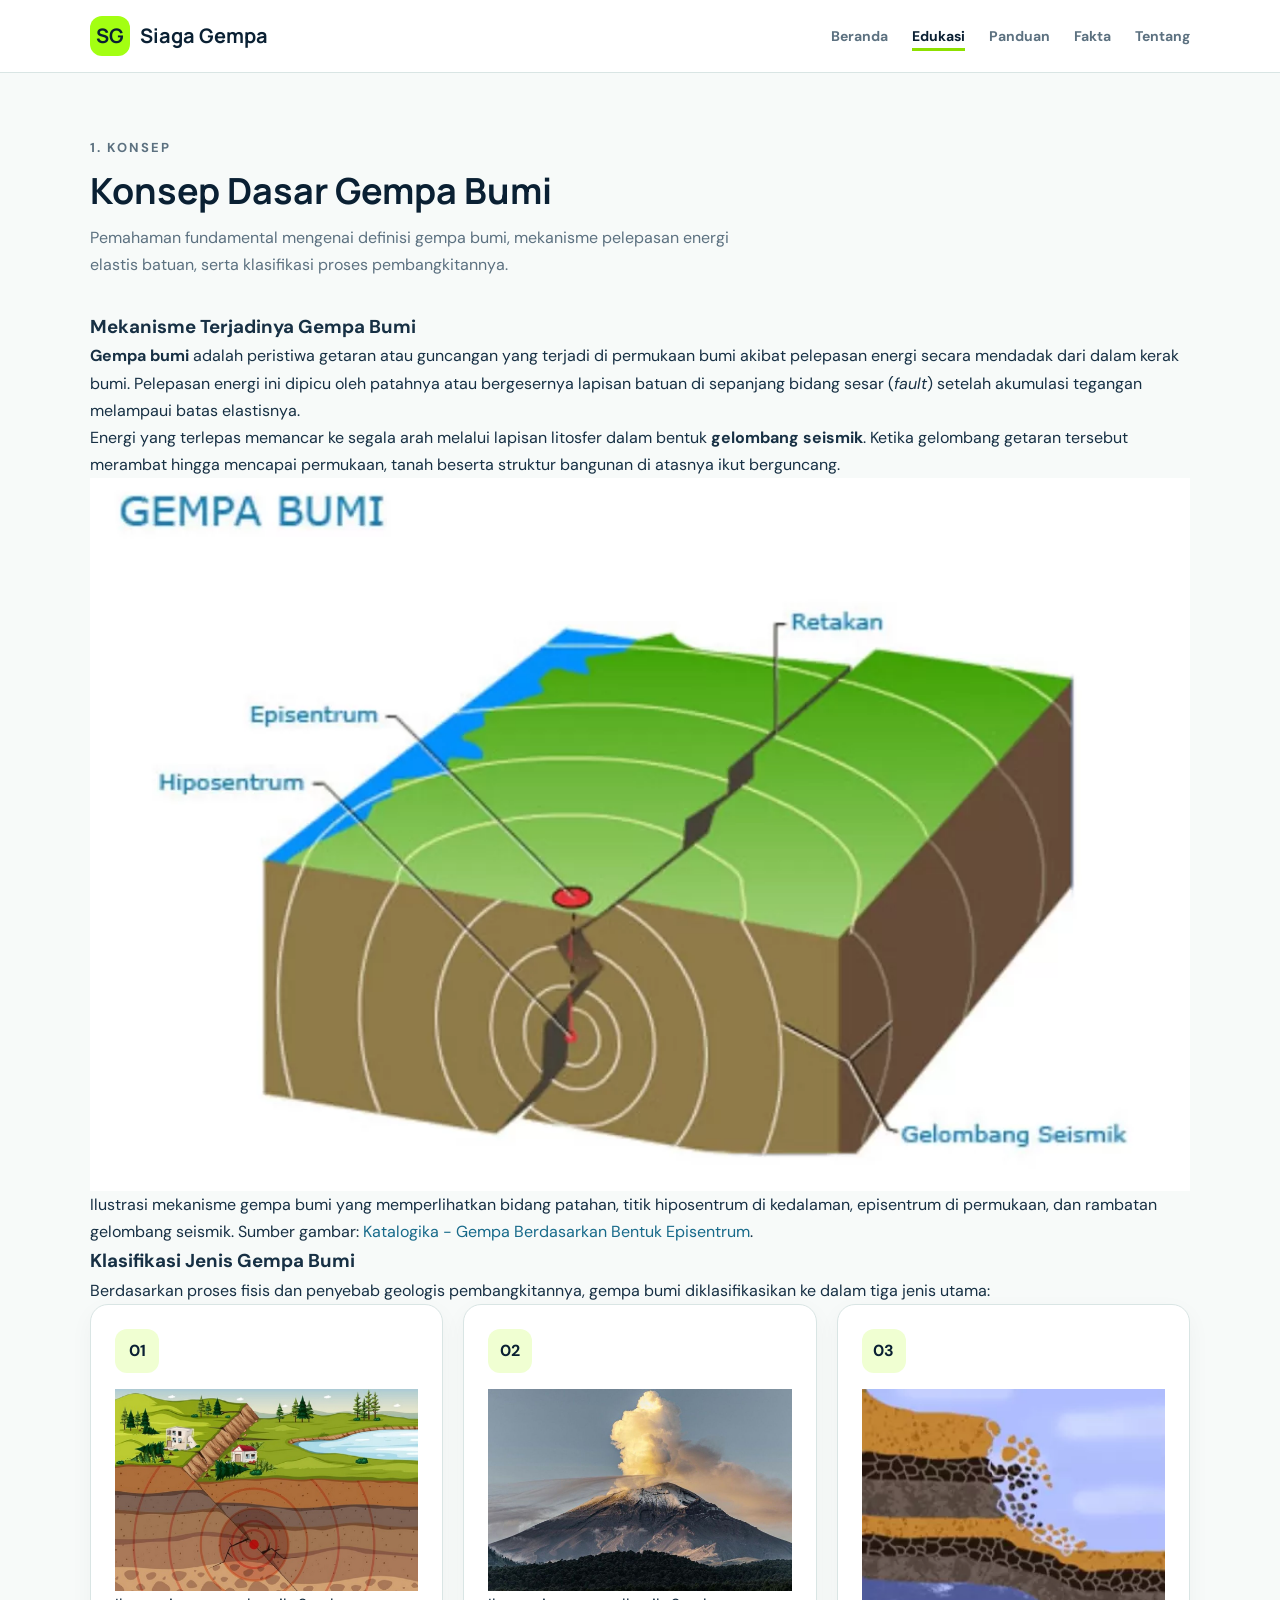
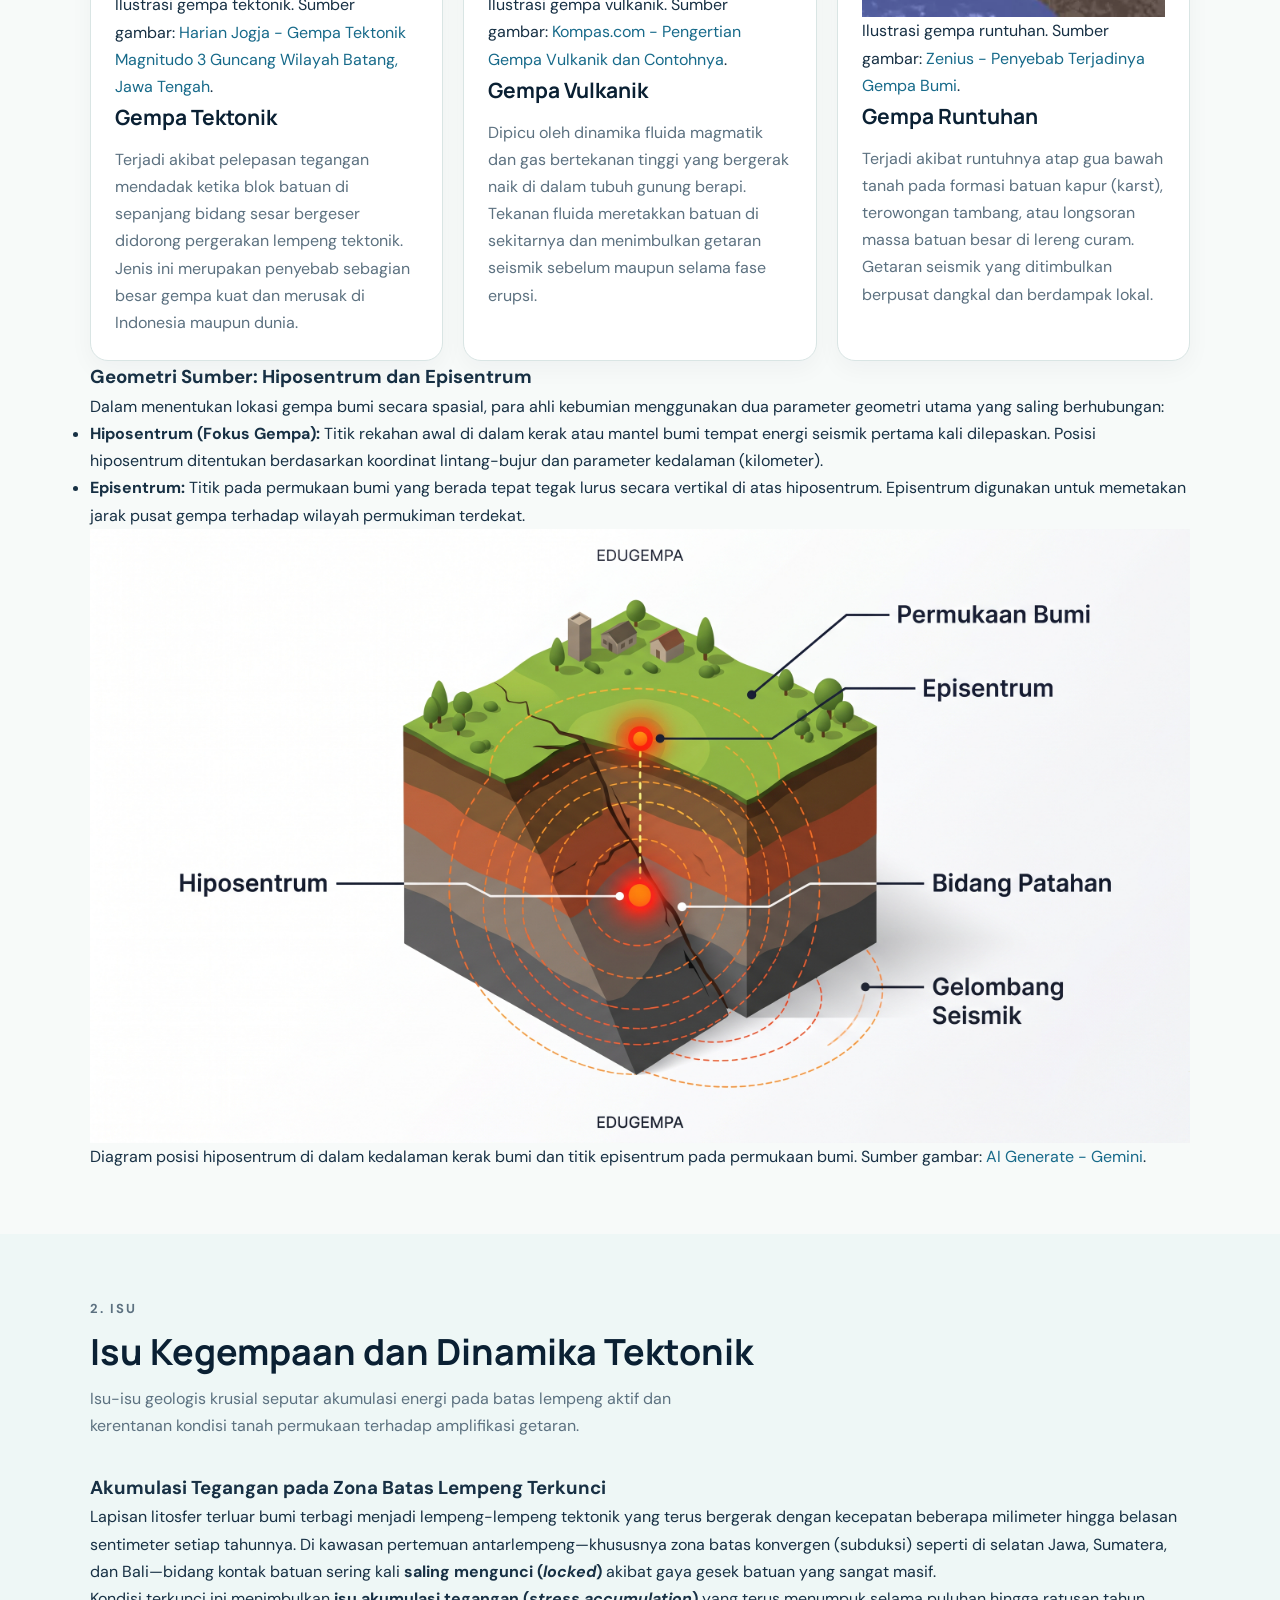
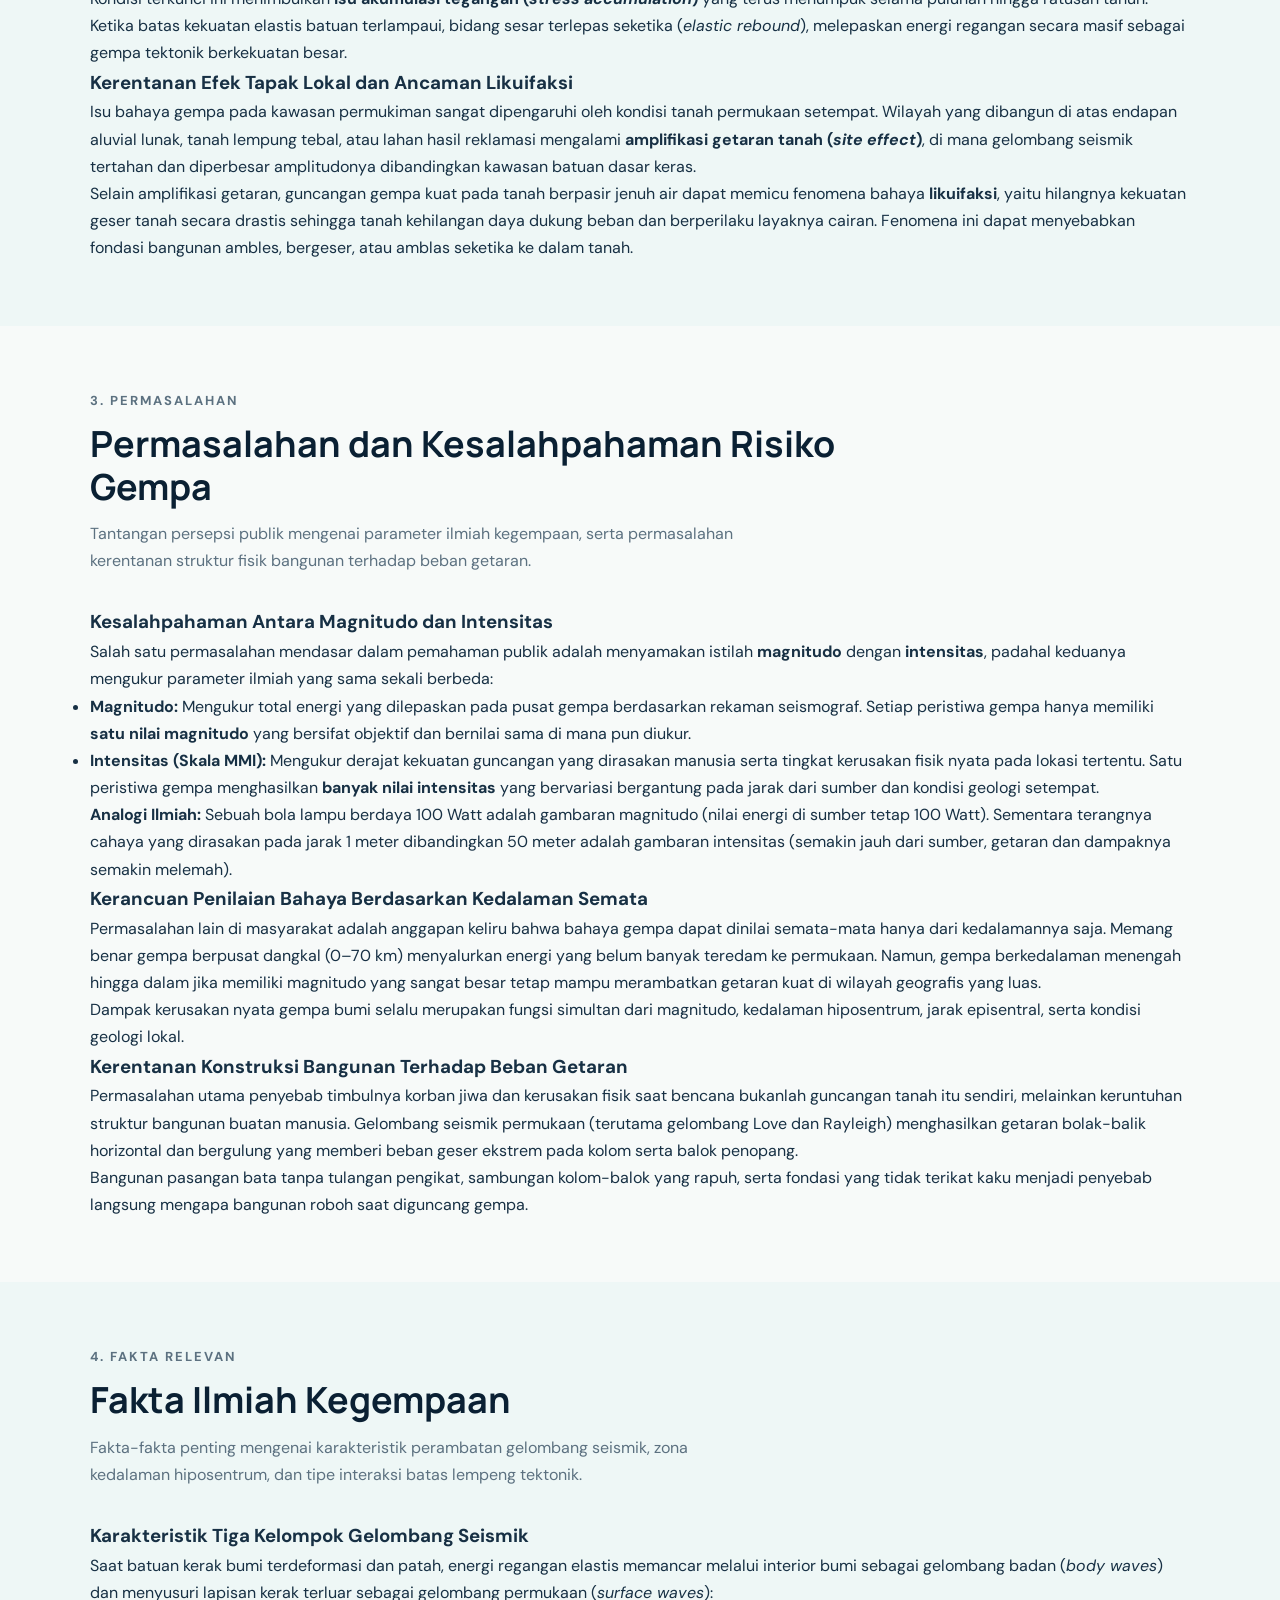
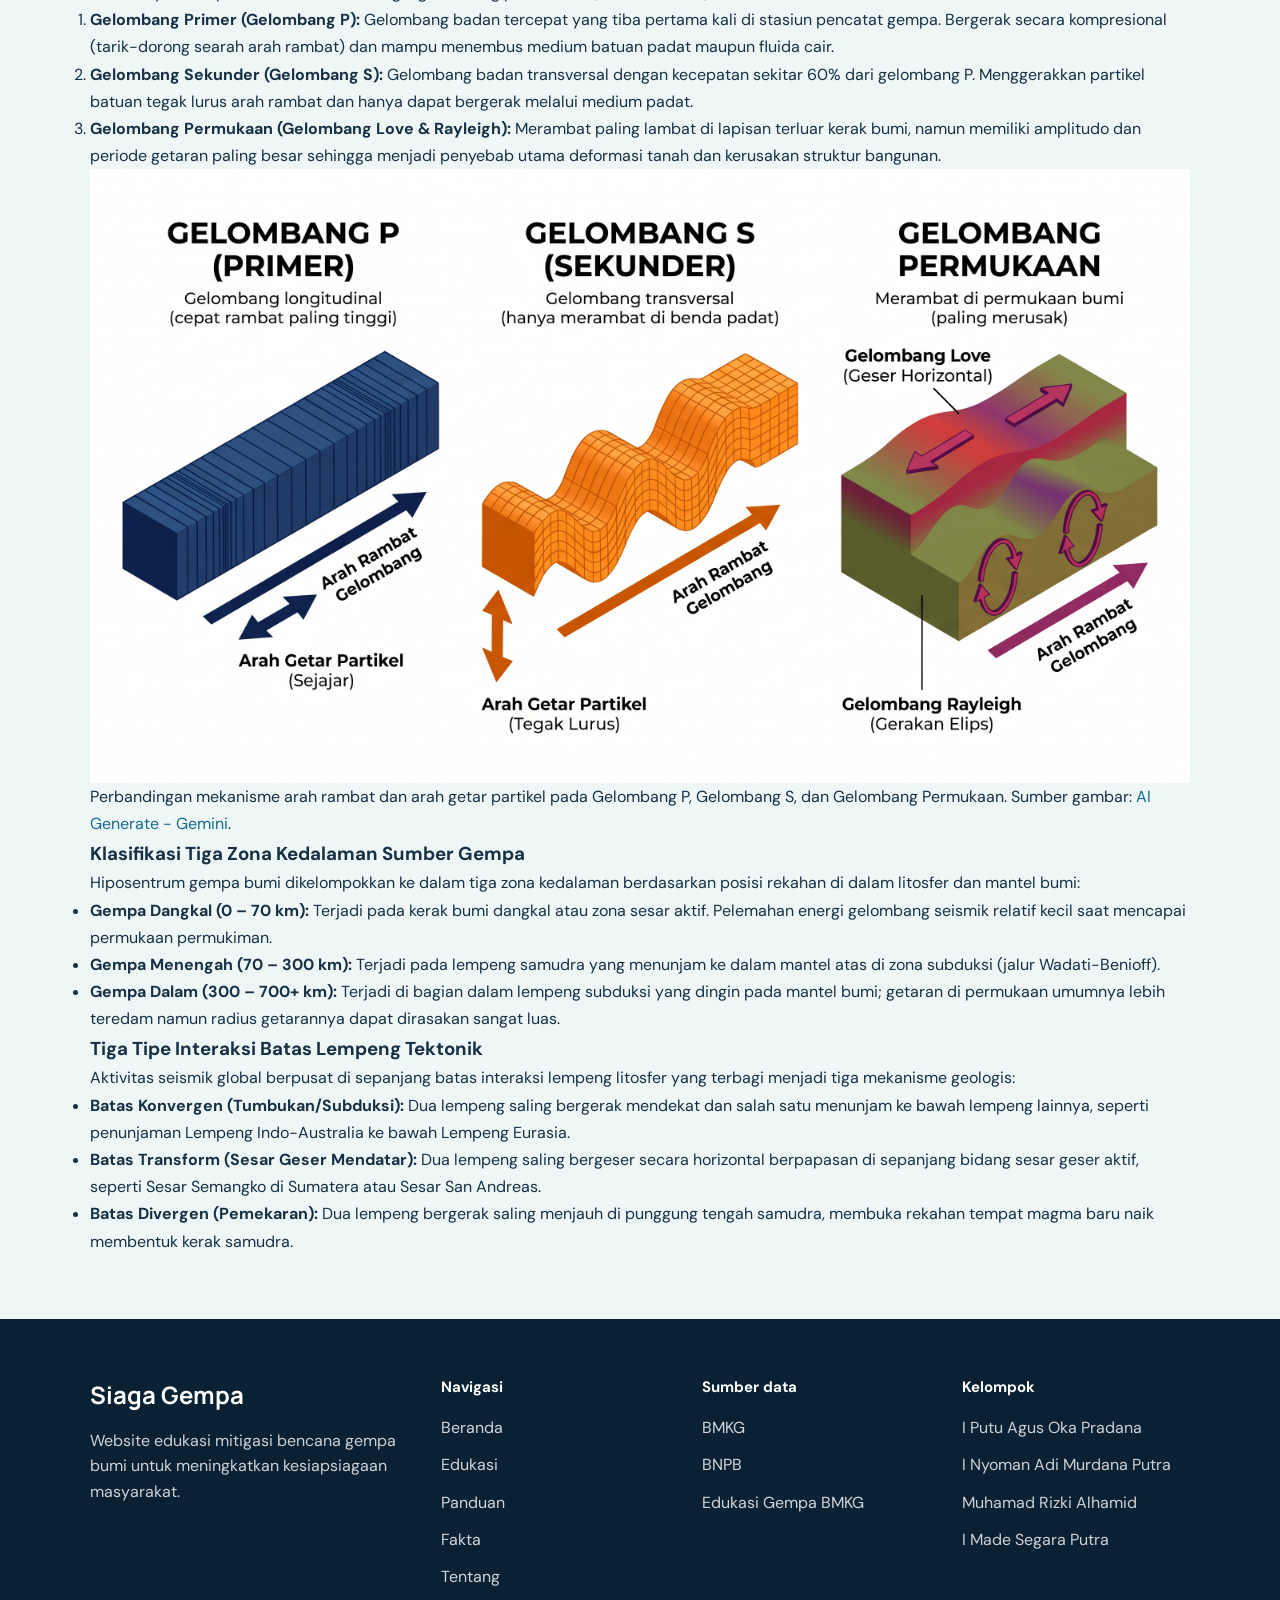
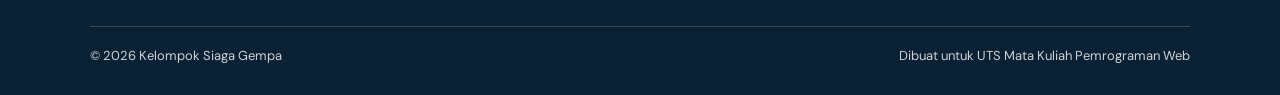
==== commit 5bc14168: "Fix image source paths in edukasi.html Updated image source paths from 'assets' to 'images' director" ====
--- a/edukasi.html
+++ b/edukasi.html
@@ -35,8 +35,8 @@
                 <ul class="nav-menu">
                     <li><a href="index.html">Beranda</a></li>
                     <li><a href="edukasi.html" class="active" aria-current="page">Edukasi</a></li>
-                    <li><a href="index.html#panduan">Panduan</a></li>
-                    <li><a href="index.html#fakta">Fakta</a></li>
+                    <li><a href="panduan.html">Panduan</a></li>
+                    <li><a href="fakta.html">Fakta</a></li>
                     <li><a href="tentang.html">Tentang</a></li>
                 </ul>
             </nav>
@@ -80,7 +80,7 @@
 
                     <figure>
                         <img
-                            src="assets/diagram-mekanisme-gempa.jpg"
+                            src="images/diagram-mekanisme-gempa.jpg"
                             alt="Diagram mekanisme gempa bumi yang menunjukkan retakan, hiposentrum, episentrum, dan gelombang seismik"
                             loading="lazy"
                         >
@@ -115,7 +115,7 @@
 
                         <figure>
                             <img
-                            src="assets/gempa-tektonik.jpg"
+                            src="images/gempa-tektonik.jpg"
                             alt="Ilustrasi pergeseran dua blok lempeng tektonik di sepanjang bidang patahan aktif yang memicu pelepasan energi gempa tektonik"
                             loading="lazy"
                         >
@@ -146,7 +146,7 @@
 
                         <figure>
                             <img
-                            src="assets/gempa-vulkanik.jpg"
+                            src="images/gempa-vulkanik.jpg"
                             alt="Ilustrasi penampang gunung berapi yang menunjukkan naiknya magma dan gas vulkanik melalui rekahan batuan sehingga memicu gempa vulkanik"
                             loading="lazy"
                         >
@@ -177,7 +177,7 @@
 
                         <figure>
                             <img
-                            src="assets/gempa-runtuhan.jpg"
+                            src="images/gempa-runtuhan.jpg"
                             alt="Ilustrasi runtuhnya atap gua karst atau rongga bawah tanah akibat gravitasi yang menimbulkan getaran gempa runtuhan secara lokal"
                             loading="lazy"
                         >
@@ -230,7 +230,7 @@
 
                     <figure>
                         <img
-                            src="assets/diagram-hiposentrum-episentrum.jpg"
+                            src="images/diagram-hiposentrum-episentrum.jpg"
                             alt="Diagram tiga dimensi yang memperlihatkan perbedaan posisi hiposentrum di kedalaman bidang patahan dan titik episentrum tepat di atasnya pada permukaan bumi"
                             loading="lazy"
                         >
@@ -425,7 +425,7 @@
 
                     <figure>
                         <img
-                            src="assets/diagram-gelombang-seismik.jpg"
+                            src="images/diagram-gelombang-seismik.jpg"
                             alt="Diagram perbandingan pola rambatan Gelombang P (tarik-dorong), Gelombang S (geser tegak lurus), dan Gelombang Permukaan (Love dan Rayleigh)"
                             loading="lazy"
                         >
